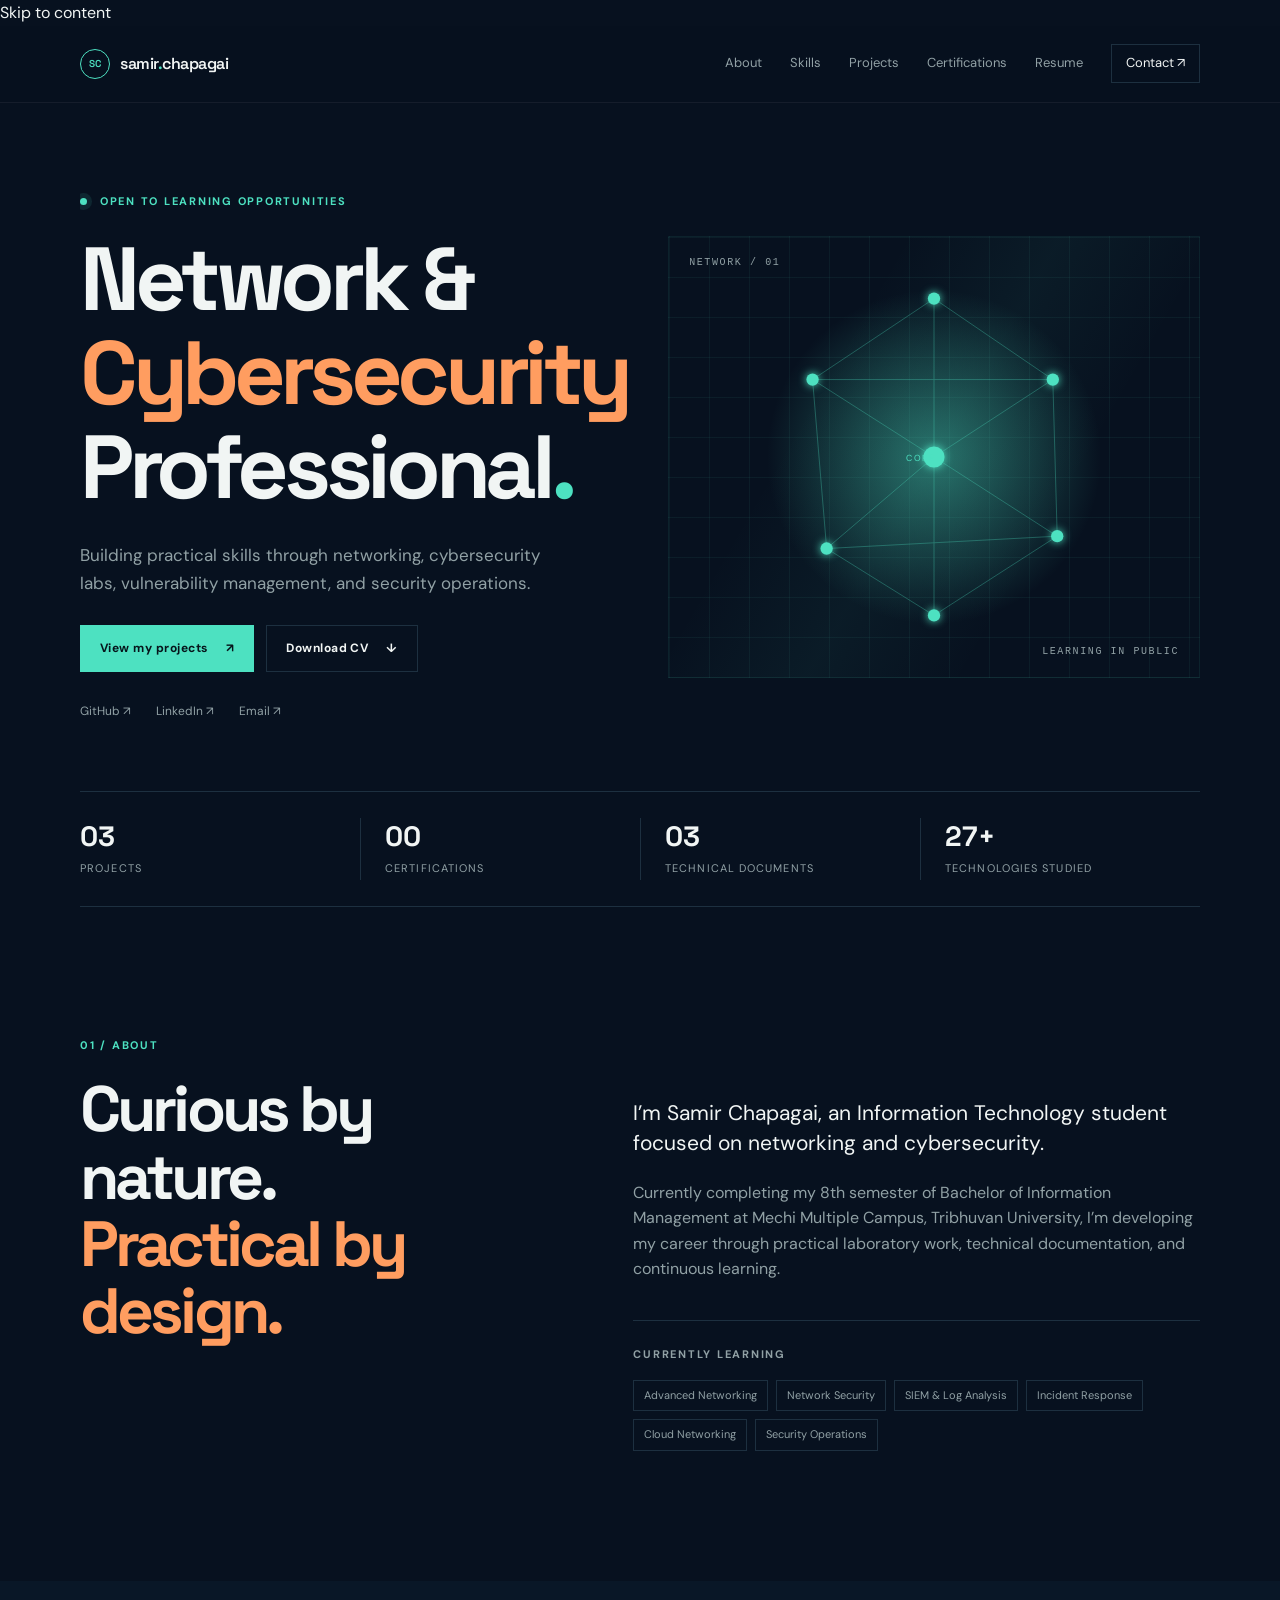
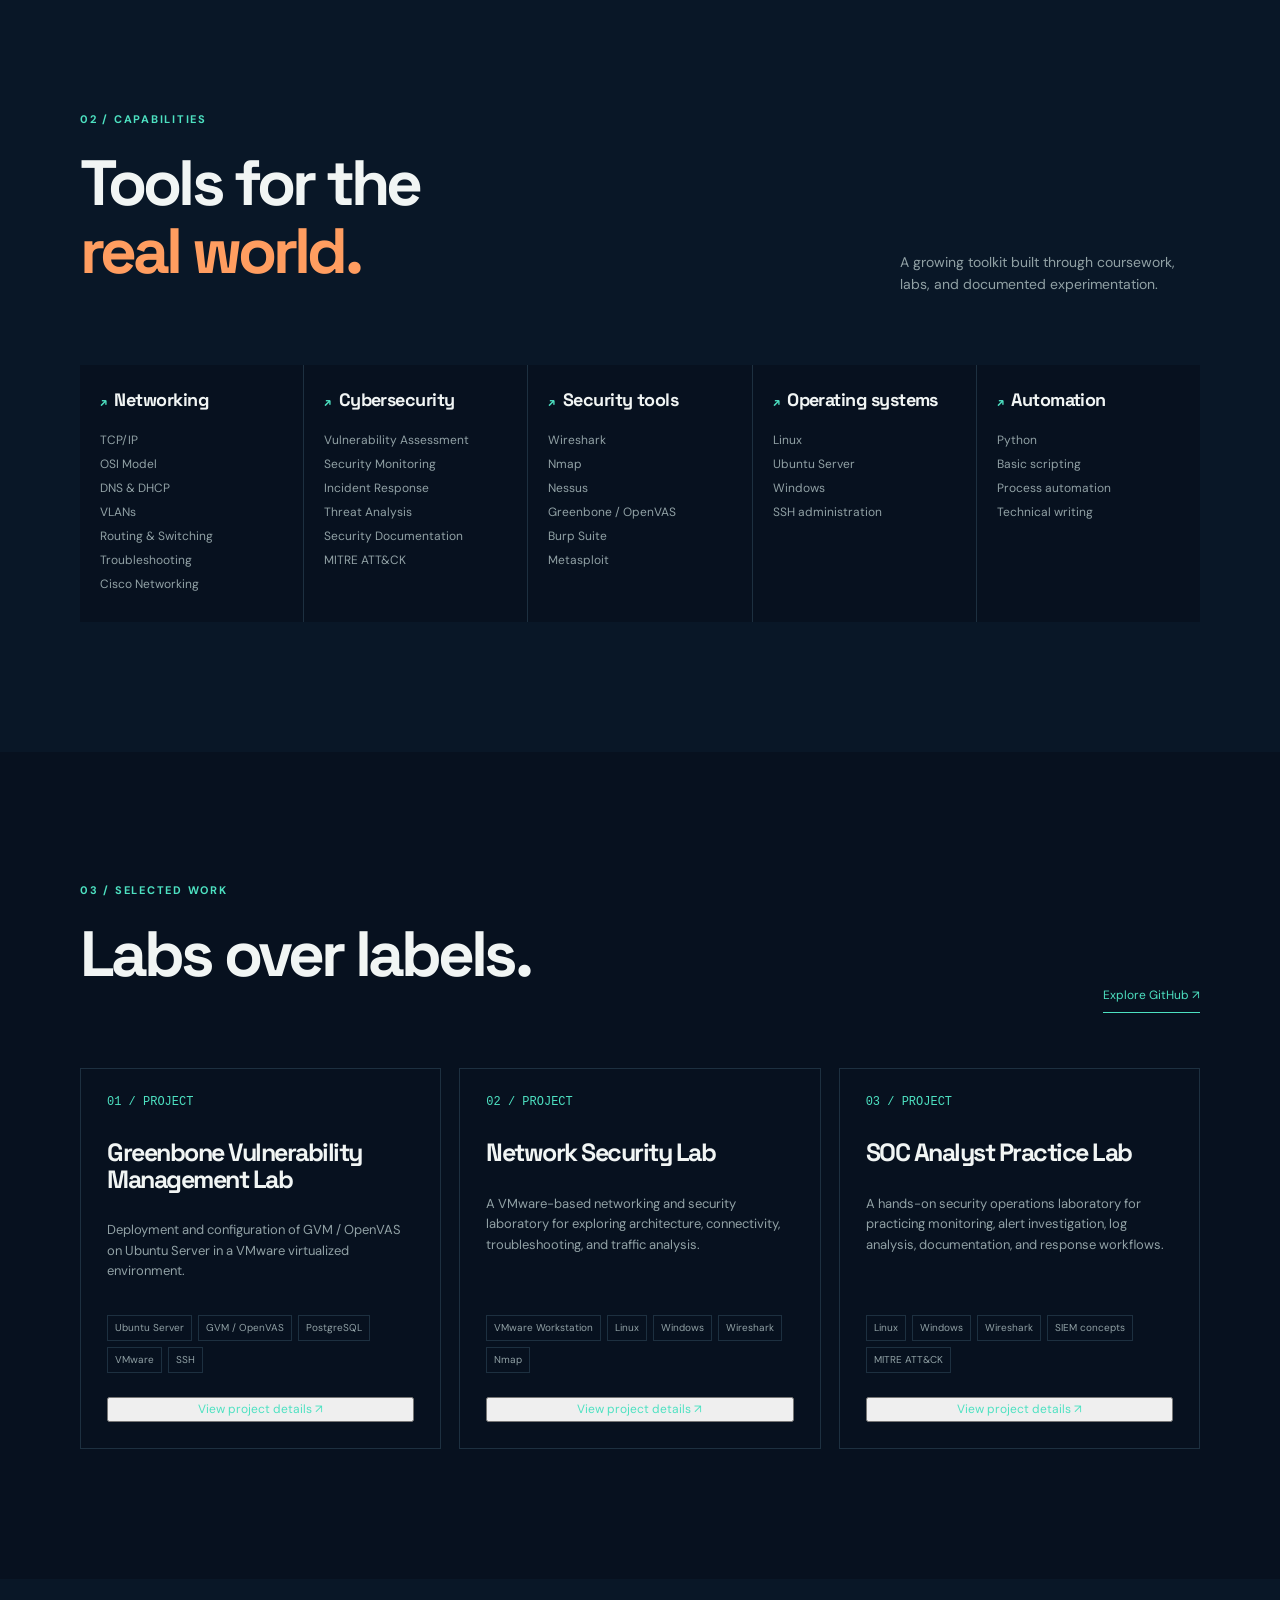
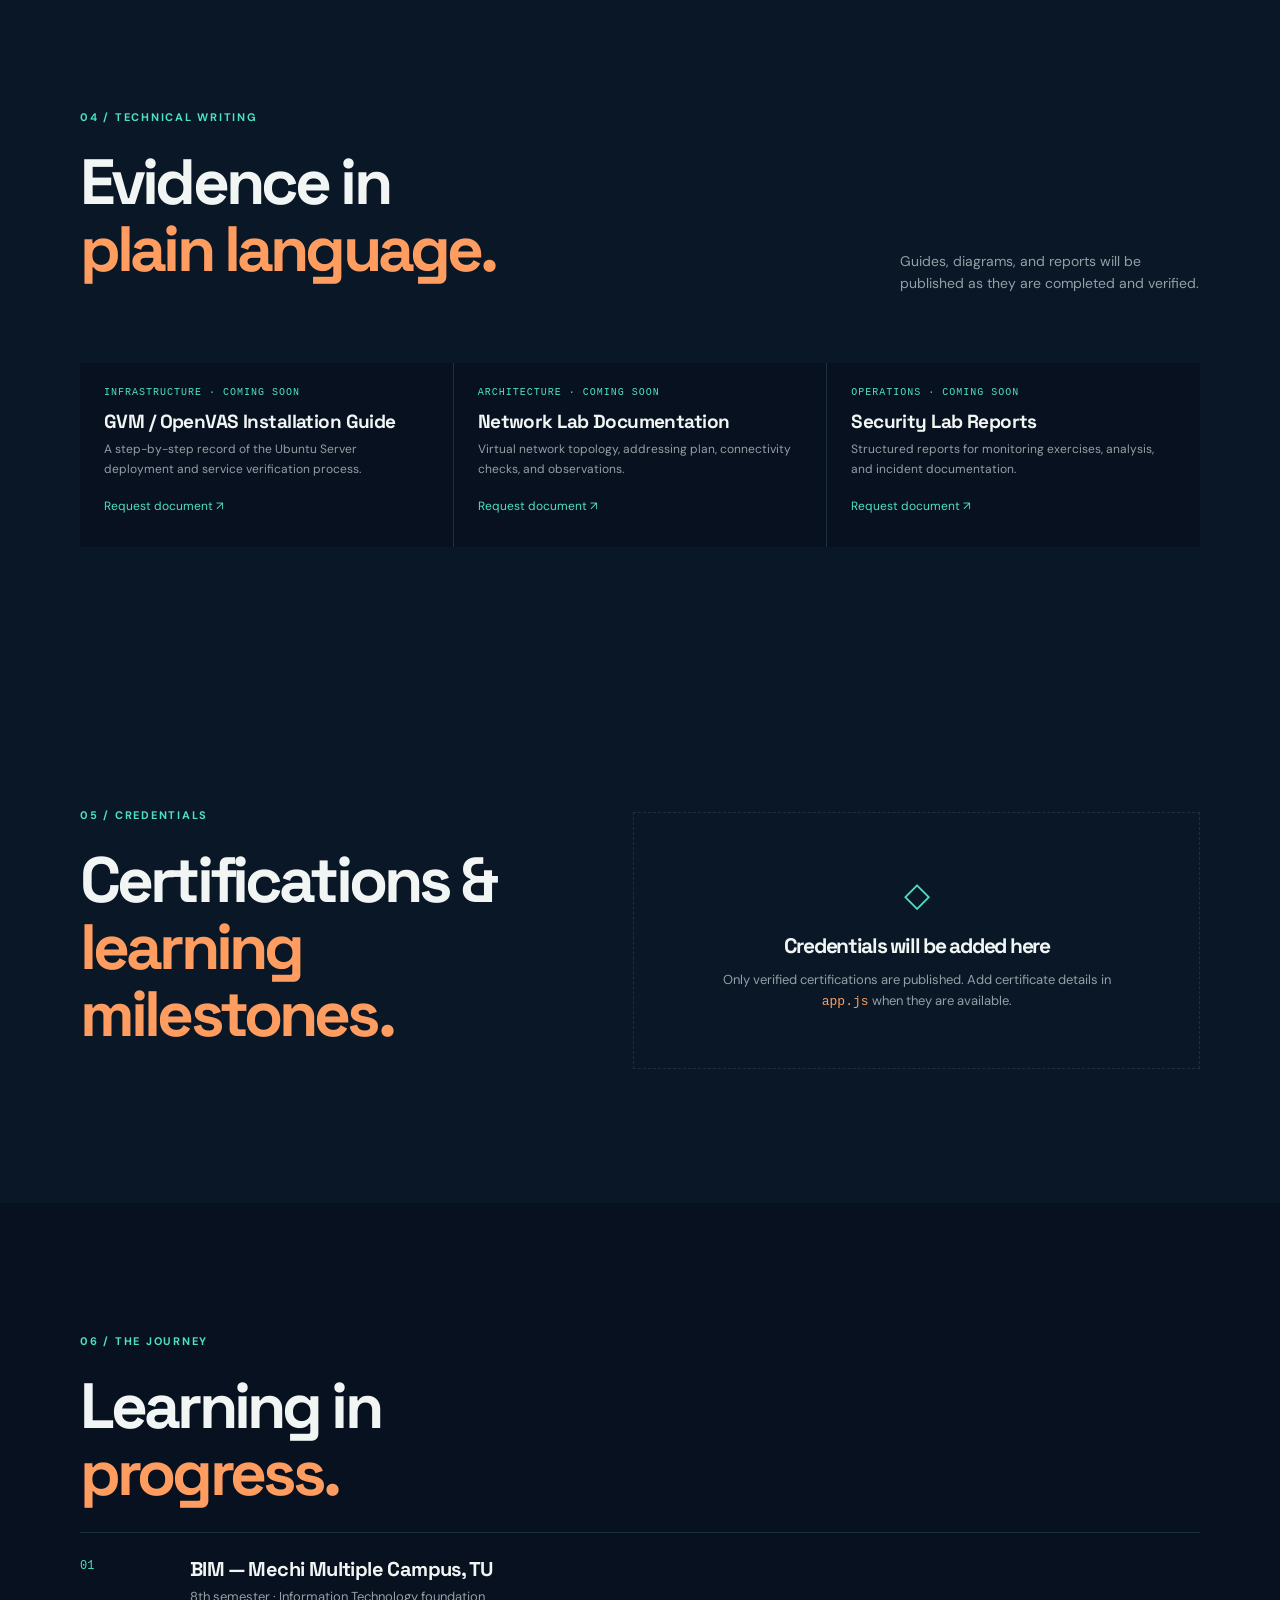
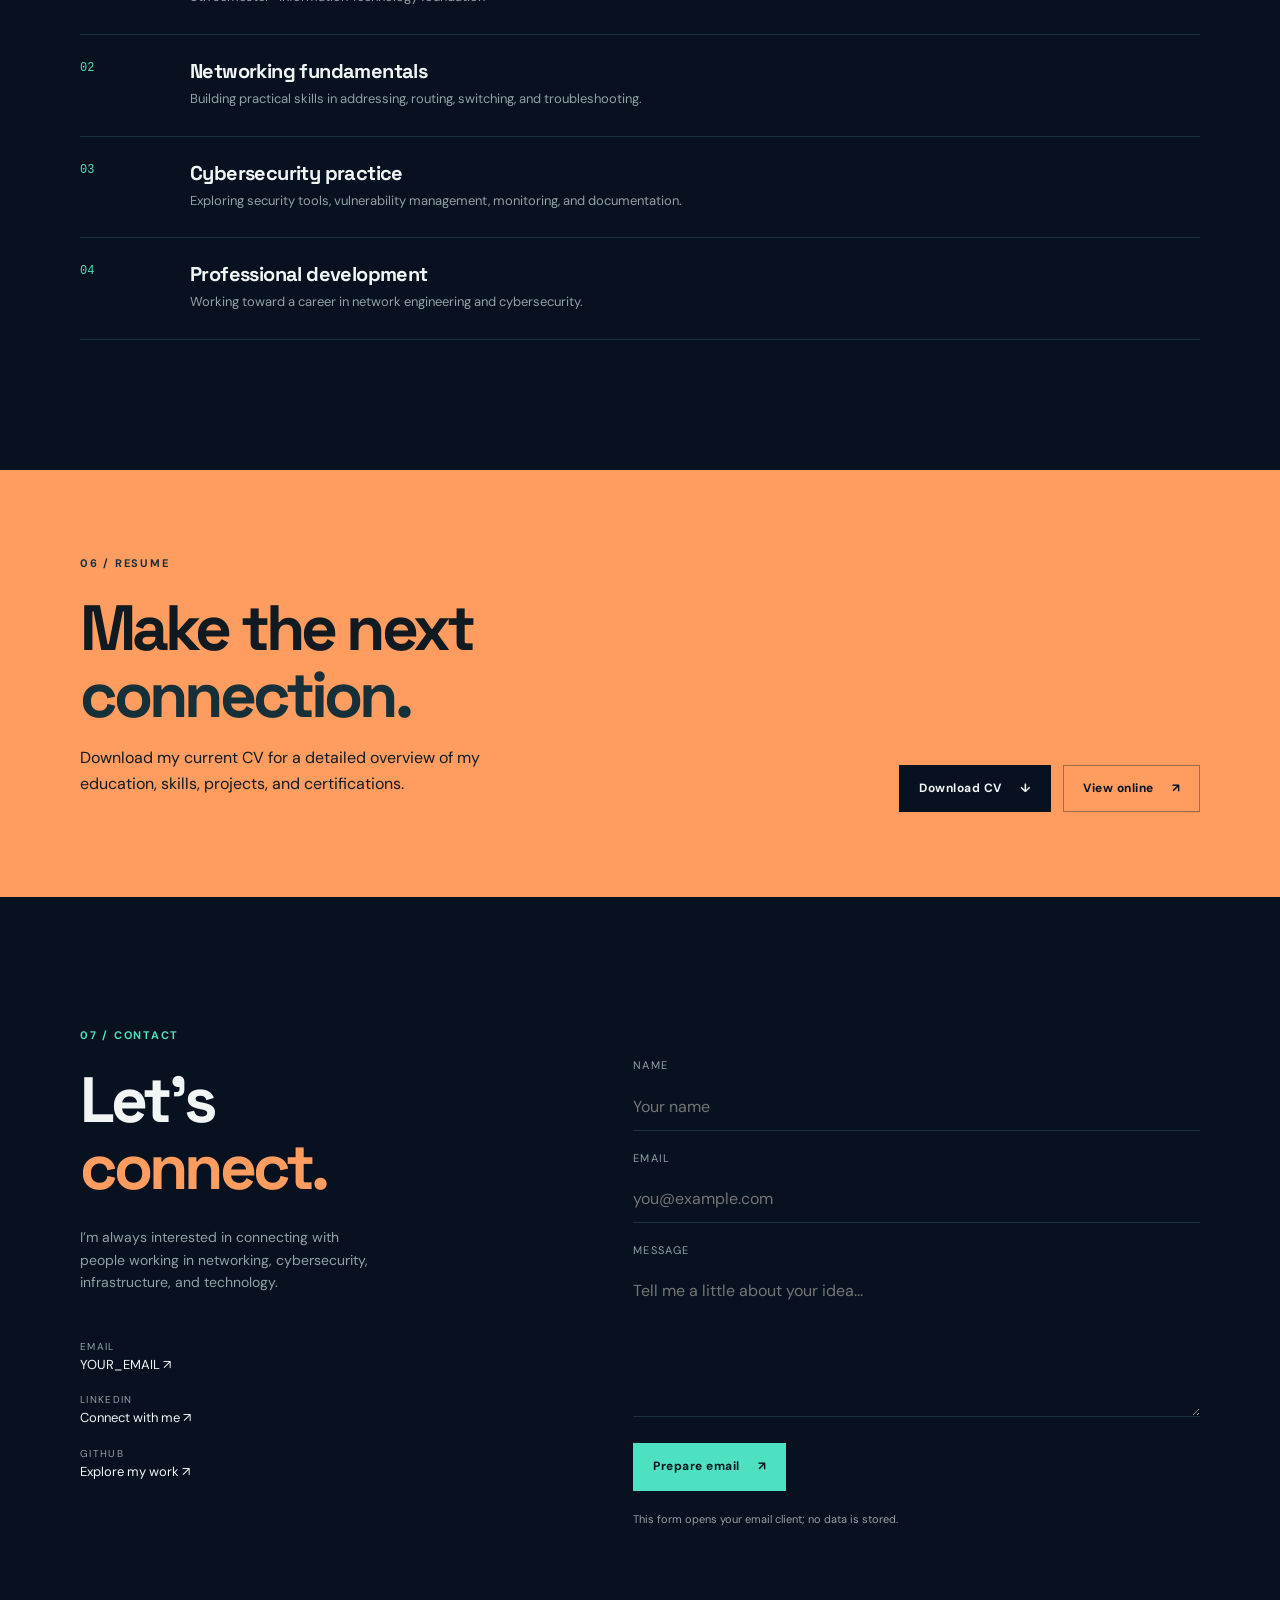
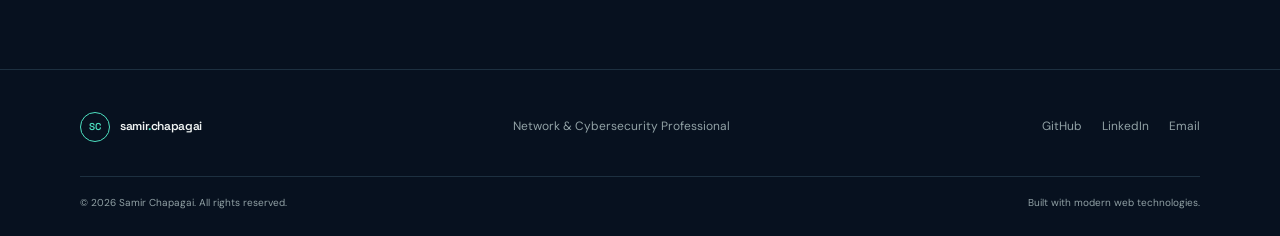
==== index.html @ d21890e4 "Initial portfolio website" ====
<!doctype html>
<html lang="en">
<head>
  <meta charset="utf-8">
  <meta name="viewport" content="width=device-width, initial-scale=1">
  <meta name="theme-color" content="#07111f">
  <title>Samir Chapagai | Network &amp; Cybersecurity Portfolio</title>
  <meta name="description" content="Samir Chapagai's professional portfolio showcasing networking, cybersecurity projects, technical documentation, certifications, and practical security labs.">
  <meta property="og:title" content="Samir Chapagai | Network &amp; Cybersecurity Portfolio">
  <meta property="og:description" content="Practical networking and cybersecurity labs, documentation, and technical projects.">
  <meta property="og:type" content="website">
  <meta property="og:url" content="https://samirchapagai.com.np">
  <link rel="preconnect" href="https://fonts.googleapis.com">
  <link rel="preconnect" href="https://fonts.gstatic.com" crossorigin>
  <link href="https://fonts.googleapis.com/css2?family=DM+Sans:wght@400;500;600;700&family=Space+Grotesk:wght@500;600;700&display=swap" rel="stylesheet">
  <link rel="stylesheet" href="styles.css">
</head>
<body>
  <a class="skip-link" href="#main">Skip to content</a>
  <header class="site-header">
    <nav class="nav shell" aria-label="Primary navigation">
      <a class="brand" href="#home" aria-label="Samir Chapagai home"><span class="brand-mark">SC</span><span>samir<span class="brand-dot">.</span>chapagai</span></a>
      <button class="menu-toggle" type="button" aria-expanded="false" aria-controls="nav-links">Menu <span class="menu-icon">+</span></button>
      <div class="nav-links" id="nav-links">
        <a href="#about">About</a><a href="#skills">Skills</a><a href="#projects">Projects</a>
        <a href="#certifications">Certifications</a><a href="#resume">Resume</a><a href="#contact" class="nav-contact">Contact <span>↗</span></a>
      </div>
    </nav>
  </header>

  <main id="main">
    <section class="hero shell" id="home">
      <div class="hero-copy">
        <p class="eyebrow"><span class="status-dot"></span> Open to learning opportunities</p>
        <h1>Network &amp;<br><em>Cybersecurity</em><br>Professional<span class="accent">.</span></h1>
        <p class="hero-lede">Building practical skills through networking, cybersecurity labs, vulnerability management, and security operations.</p>
        <div class="hero-actions"><a class="button button-primary" href="#projects">View my projects <span>↗</span></a><a class="button button-ghost" href="#resume">Download CV <span>↓</span></a></div>
        <div class="hero-links"><a href="https://github.com/YOUR_USERNAME" target="_blank" rel="noopener noreferrer">GitHub ↗</a><a href="YOUR_LINKEDIN_URL" target="_blank" rel="noopener noreferrer">LinkedIn ↗</a><a href="mailto:YOUR_EMAIL">Email ↗</a></div>
      </div>
      <div class="hero-visual" aria-label="Abstract network visualization">
        <div class="visual-label label-top">NETWORK / 01</div><div class="visual-label label-bottom">LEARNING IN PUBLIC</div>
        <svg viewBox="0 0 500 500" role="img" aria-hidden="true">
          <defs><radialGradient id="glow"><stop offset="0" stop-color="#4de1c1" stop-opacity=".45"/><stop offset="1" stop-color="#4de1c1" stop-opacity="0"/></radialGradient></defs>
          <circle cx="250" cy="250" r="190" fill="url(#glow)"/>
          <g class="network-lines"><path d="M250 70L112 162 128 354 250 430 390 340 385 162Z"/><path d="M112 162L250 250 385 162M128 354L250 250 390 340M250 70V250M250 250V430"/><path d="M112 162L385 162M128 354L390 340"/></g>
          <g class="network-nodes"><circle cx="250" cy="70" r="7"/><circle cx="112" cy="162" r="7"/><circle cx="385" cy="162" r="7"/><circle cx="128" cy="354" r="7"/><circle cx="390" cy="340" r="7"/><circle cx="250" cy="430" r="7"/><circle cx="250" cy="250" r="12"/></g>
          <text x="218" y="255" class="core-label">CORE</text>
        </svg>
      </div>
    </section>

    <section class="stats shell" aria-label="Portfolio overview"><div><strong id="project-count">03</strong><span>Projects</span></div><div><strong id="cert-count">00</strong><span>Certifications</span></div><div><strong id="doc-count">00</strong><span>Technical documents</span></div><div><strong id="tech-count">20+</strong><span>Technologies studied</span></div></section>

    <section class="section shell about-grid" id="about"><div class="section-heading"><p class="eyebrow">01 / About</p><h2>Curious by nature.<br><em>Practical by design.</em></h2></div><div class="about-copy"><p class="lead">I’m Samir Chapagai, an Information Technology student focused on networking and cybersecurity.</p><p>Currently completing my 8th semester of Bachelor of Information Management at Mechi Multiple Campus, Tribhuvan University, I’m developing my career through practical laboratory work, technical documentation, and continuous learning.</p><div class="learning-box"><p class="eyebrow">Currently learning</p><div class="tag-list"><span>Advanced Networking</span><span>Network Security</span><span>SIEM &amp; Log Analysis</span><span>Incident Response</span><span>Cloud Networking</span><span>Security Operations</span></div></div></div></section>

    <section class="section section-muted" id="skills"><div class="shell"><div class="section-heading split"><div><p class="eyebrow">02 / Capabilities</p><h2>Tools for the<br><em>real world.</em></h2></div><p class="section-intro">A growing toolkit built through coursework, labs, and documented experimentation.</p></div><div class="skill-grid" id="skill-grid"></div></div></section>

    <section class="section shell" id="projects"><div class="section-heading split"><div><p class="eyebrow">03 / Selected work</p><h2>Labs over labels.</h2></div><a class="text-link" href="https://github.com/YOUR_USERNAME" target="_blank" rel="noopener noreferrer">Explore GitHub ↗</a></div><div class="project-grid" id="project-grid"></div></section>

    <section class="section section-muted" id="documentation"><div class="shell"><div class="section-heading split"><div><p class="eyebrow">04 / Technical writing</p><h2>Evidence in<br><em>plain language.</em></h2></div><p class="section-intro">Guides, diagrams, and reports will be published as they are completed and verified.</p></div><div class="document-grid" id="document-grid"></div></div></section>

    <section class="section section-muted" id="certifications"><div class="shell cert-layout"><div class="section-heading"><p class="eyebrow">05 / Credentials</p><h2>Certifications &amp;<br><em>learning milestones.</em></h2></div><div class="cert-placeholder"><span class="placeholder-icon">◇</span><h3>Credentials will be added here</h3><p>Only verified certifications are published. Add certificate details in <code>app.js</code> when they are available.</p></div></div></section>

    <section class="section shell journey" id="journey"><div class="section-heading"><p class="eyebrow">06 / The journey</p><h2>Learning in<br><em>progress.</em></h2></div><div class="timeline"><div class="timeline-item"><span>01</span><div><h3>BIM — Mechi Multiple Campus, TU</h3><p>8th semester · Information Technology foundation</p></div></div><div class="timeline-item"><span>02</span><div><h3>Networking fundamentals</h3><p>Building practical skills in addressing, routing, switching, and troubleshooting.</p></div></div><div class="timeline-item"><span>03</span><div><h3>Cybersecurity practice</h3><p>Exploring security tools, vulnerability management, monitoring, and documentation.</p></div></div><div class="timeline-item"><span>04</span><div><h3>Professional development</h3><p>Working toward a career in network engineering and cybersecurity.</p></div></div></div></section>

    <section class="section resume-band" id="resume"><div class="shell resume-inner"><div><p class="eyebrow">06 / Resume</p><h2>Make the next<br><em>connection.</em></h2><p>Download my current CV for a detailed overview of my education, skills, projects, and certifications.</p></div><div class="resume-actions"><a class="button button-primary" href="YOUR_CV_PDF" target="_blank" rel="noopener noreferrer">Download CV <span>↓</span></a><a class="button button-ghost" href="YOUR_CV_PDF" target="_blank" rel="noopener noreferrer">View online <span>↗</span></a></div></div></section>

    <section class="section shell" id="contact"><div class="contact-grid"><div class="section-heading"><p class="eyebrow">07 / Contact</p><h2>Let’s<br><em>connect.</em></h2><p class="section-intro">I’m always interested in connecting with people working in networking, cybersecurity, infrastructure, and technology.</p><div class="contact-list"><a href="mailto:YOUR_EMAIL"><span>Email</span>YOUR_EMAIL ↗</a><a href="YOUR_LINKEDIN_URL" target="_blank" rel="noopener noreferrer"><span>LinkedIn</span>Connect with me ↗</a><a href="https://github.com/YOUR_USERNAME" target="_blank" rel="noopener noreferrer"><span>GitHub</span>Explore my work ↗</a></div></div><form class="contact-form" id="contact-form"><label for="name">Name</label><input id="name" name="name" required autocomplete="name" placeholder="Your name"><label for="email">Email</label><input id="email" name="email" type="email" required autocomplete="email" placeholder="you@example.com"><label for="message">Message</label><textarea id="message" name="message" rows="5" required placeholder="Tell me a little about your idea..."></textarea><button class="button button-primary" type="submit">Prepare email <span>↗</span></button><p class="form-note" id="form-note">This form opens your email client; no data is stored.</p></form></div></section>
  </main>

  <footer class="footer"><div class="shell footer-top"><a class="brand" href="#home"><span class="brand-mark">SC</span><span>samir<span class="brand-dot">.</span>chapagai</span></a><p>Network &amp; Cybersecurity Professional</p><div class="footer-links"><a href="https://github.com/YOUR_USERNAME" target="_blank" rel="noopener noreferrer">GitHub</a><a href="YOUR_LINKEDIN_URL" target="_blank" rel="noopener noreferrer">LinkedIn</a><a href="mailto:YOUR_EMAIL">Email</a></div></div><div class="shell footer-bottom"><span>© 2026 Samir Chapagai. All rights reserved.</span><span>Built with modern web technologies.</span></div></footer>
  <dialog class="project-modal" id="project-modal"><button class="modal-close" type="button" aria-label="Close project details">×</button><div id="modal-content"></div></dialog>
  <script src="app.js"></script>
</body>
</html>
---- styles.css ----
:root{--ink:#f1f5f4;--muted:#91a1a5;--bg:#07111f;--panel:#0d1b2b;--line:#1d3040;--teal:#4de1c1;--orange:#ff9d60;--font-body:"DM Sans",sans-serif;--font-display:"Space Grotesk",sans-serif}*{box-sizing:border-box}html{scroll-behavior:smooth}body{margin:0;background:var(--bg);color:var(--ink);font-family:var(--font-body);line-height:1.6}a{color:inherit;text-decoration:none}button,input,textarea{font:inherit}.shell{width:min(1120px,calc(100% - 48px));margin:auto}.site-header{position:sticky;top:0;z-index:10;background:rgba(7,17,31,.88);backdrop-filter:blur(14px);border-bottom:1px solid rgba(255,255,255,.06)}.nav{height:76px;display:flex;align-items:center;justify-content:space-between}.brand{display:flex;align-items:center;gap:10px;font-family:var(--font-display);font-weight:600;letter-spacing:-.03em}.brand-mark{display:grid;place-items:center;width:30px;height:30px;border:1px solid var(--teal);color:var(--teal);font-size:10px;letter-spacing:0;border-radius:50%}.brand-dot,.accent{color:var(--teal)}.nav-links{display:flex;align-items:center;gap:28px;font-size:13px;color:var(--muted)}.nav-links a:hover,.hero-links a:hover,.footer-links a:hover{color:var(--teal)}.nav-contact{border:1px solid var(--line);padding:8px 14px;color:var(--ink)}.menu-toggle{display:none;background:none;border:0;color:var(--ink)}.hero{min-height:650px;display:grid;grid-template-columns:1fr 1fr;align-items:center;gap:40px;padding:90px 0 70px;position:relative;overflow:hidden}.eyebrow{color:var(--teal);font-size:11px;font-weight:700;letter-spacing:.16em;text-transform:uppercase;margin:0 0 22px}.status-dot{display:inline-block;width:7px;height:7px;background:var(--teal);border-radius:50%;margin-right:8px;box-shadow:0 0 0 5px rgba(77,225,193,.1)}h1,h2,h3{font-family:var(--font-display);line-height:1.05;margin:0;letter-spacing:-.06em}h1{font-size:clamp(3.5rem,7vw,6.1rem)}h1 em,h2 em{font-style:normal;color:var(--orange)}h2{font-size:clamp(2.5rem,5vw,4.5rem)}.hero-lede{font-size:17px;color:var(--muted);max-width:485px;margin:28px 0}.hero-actions,.resume-actions{display:flex;flex-wrap:wrap;gap:12px}.button{display:inline-flex;align-items:center;justify-content:center;gap:18px;padding:13px 19px;border:1px solid transparent;font-size:12px;font-weight:700;letter-spacing:.04em;cursor:pointer;transition:.2s ease}.button-primary{background:var(--teal);color:#06151b}.button-primary:hover{background:#82f0d9;transform:translateY(-2px)}.button-ghost{border-color:var(--line);color:var(--ink)}.button-ghost:hover{border-color:var(--teal);color:var(--teal)}.hero-links{display:flex;gap:25px;margin-top:30px;color:var(--muted);font-size:12px}.hero-visual{position:relative;min-height:440px;display:grid;place-items:center;background-image:linear-gradient(rgba(77,225,193,.06) 1px,transparent 1px),linear-gradient(90deg,rgba(77,225,193,.06) 1px,transparent 1px);background-size:40px 40px;border:1px solid rgba(77,225,193,.08)}.hero-visual:after{content:"";position:absolute;inset:0;background:linear-gradient(120deg,transparent 30%,rgba(77,225,193,.05),transparent 70%);pointer-events:none}.hero-visual svg{width:90%;max-width:440px}.network-lines{fill:none;stroke:var(--teal);stroke-width:1;opacity:.35}.network-nodes{fill:var(--teal);filter:drop-shadow(0 0 5px var(--teal))}.core-label{fill:var(--teal);font-size:10px;letter-spacing:2px}.visual-label{position:absolute;color:var(--muted);font:10px monospace;letter-spacing:.16em}.label-top{top:20px;left:20px}.label-bottom{bottom:20px;right:20px}.stats{display:grid;grid-template-columns:repeat(4,1fr);border-top:1px solid var(--line);border-bottom:1px solid var(--line);padding:26px 0}.stats div{padding-left:24px;border-left:1px solid var(--line)}.stats div:first-child{padding-left:0;border:0}.stats strong{font:700 28px var(--font-display);display:block}.stats span{color:var(--muted);font-size:11px;text-transform:uppercase;letter-spacing:.1em}.section{padding:130px 0}.about-grid,.contact-grid,.cert-layout{display:grid;grid-template-columns:1fr 1.25fr;gap:100px}.section-heading h2{margin-bottom:25px}.about-copy{padding-top:40px}.about-copy p{color:var(--muted);max-width:570px}.about-copy .lead{color:var(--ink);font-size:21px;line-height:1.45}.learning-box{border-top:1px solid var(--line);margin-top:38px;padding-top:25px}.learning-box .eyebrow{margin-bottom:16px}.tag-list{display:flex;gap:8px;flex-wrap:wrap}.tag-list span,.tech-list span{font-size:11px;color:var(--muted);border:1px solid var(--line);padding:6px 10px}.section-muted{background:#091727}.split{display:flex;justify-content:space-between;align-items:end;margin-bottom:55px}.section-intro{max-width:300px;color:var(--muted);font-size:14px}.text-link{color:var(--teal);font-size:12px;border-bottom:1px solid var(--teal);padding-bottom:7px}.skill-grid{display:grid;grid-template-columns:repeat(5,1fr);gap:1px;background:var(--line)}.skill-card{background:var(--bg);padding:26px 20px;min-height:190px}.skill-card h3{font-size:18px;letter-spacing:-.03em;margin-bottom:18px}.skill-card h3:before{content:"↗";color:var(--teal);font-size:12px;margin-right:8px}.skill-card ul{padding:0;margin:0;list-style:none;color:var(--muted);font-size:12px;line-height:2}.project-grid{display:grid;grid-template-columns:repeat(3,1fr);gap:18px}.project-card{border:1px solid var(--line);padding:26px;display:flex;flex-direction:column;min-height:370px;transition:.25s ease}.project-card:hover{border-color:var(--teal);transform:translateY(-5px)}.project-number{color:var(--teal);font:12px monospace}.project-card h3{font-size:25px;margin:30px 0 15px}.project-card p{color:var(--muted);font-size:13px}.tech-list{display:flex;flex-wrap:wrap;gap:6px;margin-top:auto;padding-top:20px}.tech-list span{padding:4px 7px;font-size:10px}.project-link{color:var(--teal);font-size:12px;margin-top:24px}.cert-placeholder{border:1px dashed var(--line);padding:55px;text-align:center;align-self:center}.placeholder-icon{color:var(--teal);font-size:34px}.cert-placeholder h3{font-size:21px;margin:13px 0}.cert-placeholder p{color:var(--muted);font-size:13px;margin:0 auto;max-width:390px}.cert-placeholder code{color:var(--orange)}.timeline{border-top:1px solid var(--line);margin-top:25px}.timeline-item{display:grid;grid-template-columns:80px 1fr;gap:30px;padding:26px 0;border-bottom:1px solid var(--line)}.timeline-item>span{color:var(--teal);font:12px monospace}.timeline-item h3{font-size:20px;letter-spacing:-.03em}.timeline-item p{margin:7px 0 0;color:var(--muted);font-size:13px}.resume-band{background:var(--orange);color:#101a20;padding:85px 0}.resume-inner{display:flex;align-items:end;justify-content:space-between;gap:30px}.resume-band .eyebrow{color:#16303a}.resume-band h2 em{color:#16303a}.resume-band p{max-width:450px}.resume-band .button-primary{background:#07111f;color:var(--ink)}.resume-band .button-ghost{border-color:rgba(7,17,31,.35);color:#07111f}.contact-form{display:flex;flex-direction:column;gap:9px;padding-top:20px}.contact-form label{color:var(--muted);font-size:11px;text-transform:uppercase;letter-spacing:.1em;margin-top:10px}.contact-form input,.contact-form textarea{background:transparent;border:0;border-bottom:1px solid var(--line);color:var(--ink);padding:10px 0;outline:0;resize:vertical}.contact-form input:focus,.contact-form textarea:focus{border-color:var(--teal)}.contact-form .button{align-self:flex-start;margin-top:17px}.form-note{color:var(--muted);font-size:11px}.contact-list{margin-top:45px;display:grid;gap:17px}.contact-list a{font-size:13px}.contact-list span{display:block;color:var(--muted);font-size:10px;text-transform:uppercase;letter-spacing:.13em}.footer{border-top:1px solid var(--line);padding:35px 0 25px;color:var(--muted);font-size:12px}.footer-top,.footer-bottom{display:flex;align-items:center;justify-content:space-between;gap:20px}.footer-top .brand{color:var(--ink)}.footer-links{display:flex;gap:20px}.footer-bottom{border-top:1px solid var(--line);margin-top:28px;padding-top:18px;font-size:10px}.project-modal{color:var(--ink);background:var(--panel);border:1px solid var(--teal);padding:42px;max-width:700px;width:calc(100% - 30px)}.project-modal::backdrop{background:rgba(2,8,15,.8);backdrop-filter:blur(4px)}.modal-close{position:absolute;right:18px;top:12px;background:none;border:0;color:var(--muted);font-size:28px;cursor:pointer}.modal-eyebrow{color:var(--teal);font:11px monospace}.project-modal h2{font-size:38px;margin:12px 0 18px}.project-modal p,.project-modal li{color:var(--muted);font-size:14px}.project-modal h3{font-size:18px;margin-top:27px;letter-spacing:-.02em}
.document-grid{display:grid;grid-template-columns:repeat(3,1fr);gap:1px;background:var(--line)}.document-card{background:var(--bg);padding:24px;min-height:180px;display:flex;flex-direction:column}.document-card h3{font-size:19px;margin:14px 0 8px;letter-spacing:-.03em}.document-card p{color:var(--muted);font-size:12px;margin:0}.document-meta{color:var(--teal);font:10px monospace;text-transform:uppercase;letter-spacing:.1em}.document-card .text-link{margin-top:auto;align-self:flex-start;padding-top:18px;border:0}.project-card{border:1px solid var(--line);padding:26px;display:flex;flex-direction:column;min-height:370px;transition:.25s ease}.project-card:hover{border-color:var(--teal);transform:translateY(-5px)}.project-number{color:var(--teal);font:12px monospace}.project-card h3{font-size:25px;margin:30px 0 15px}.project-card p{color:var(--muted);font-size:13px}.tech-list{display:flex;flex-wrap:wrap;gap:6px;margin-top:auto;padding-top:20px}.tech-list span{padding:4px 7px;font-size:10px}.project-link{color:var(--teal);font-size:12px;margin-top:24px}.cert-placeholder{border:1px dashed var(--line);padding:55px;text-align:center;align-self:center}.placeholder-icon{color:var(--teal);font-size:34px}.cert-placeholder h3{font-size:21px;margin:13px 0}.cert-placeholder p{color:var(--muted);font-size:13px;margin:0 auto;max-width:390px}.cert-placeholder code{color:var(--orange)}.timeline{border-top:1px solid var(--line);margin-top:25px}.timeline-item{display:grid;grid-template-columns:80px 1fr;gap:30px;padding:26px 0;border-bottom:1px solid var(--line)}.timeline-item>span{color:var(--teal);font:12px monospace}.timeline-item h3{font-size:20px;letter-spacing:-.03em}.timeline-item p{margin:7px 0 0;color:var(--muted);font-size:13px}.resume-band{background:var(--orange);color:#101a20;padding:85px 0}.resume-inner{display:flex;align-items:end;justify-content:space-between;gap:30px}.resume-band .eyebrow{color:#16303a}.resume-band h2 em{color:#16303a}.resume-band p{max-width:450px}.resume-band .button-primary{background:#07111f;color:var(--ink)}.resume-band .button-ghost{border-color:rgba(7,17,31,.35);color:#07111f}.contact-form{display:flex;flex-direction:column;gap:9px;padding-top:20px}.contact-form label{color:var(--muted);font-size:11px;text-transform:uppercase;letter-spacing:.1em;margin-top:10px}.contact-form input,.contact-form textarea{background:transparent;border:0;border-bottom:1px solid var(--line);color:var(--ink);padding:10px 0;outline:0;resize:vertical}.contact-form input:focus,.contact-form textarea:focus{border-color:var(--teal)}.contact-form .button{align-self:flex-start;margin-top:17px}.form-note{color:var(--muted);font-size:11px}.contact-list{margin-top:45px;display:grid;gap:17px}.contact-list a{font-size:13px}.contact-list span{display:block;color:var(--muted);font-size:10px;text-transform:uppercase;letter-spacing:.13em}.footer{border-top:1px solid var(--line);padding:35px 0 25px;color:var(--muted);font-size:12px}.footer-top,.footer-bottom{display:flex;align-items:center;justify-content:space-between;gap:20px}.footer-top .brand{color:var(--ink)}.footer-links{display:flex;gap:20px}.footer-bottom{border-top:1px solid var(--line);margin-top:28px;padding-top:18px;font-size:10px}.project-modal{color:var(--ink);background:var(--panel);border:1px solid var(--teal);padding:42px;max-width:700px;width:calc(100% - 30px)}.project-modal::backdrop{background:rgba(2,8,15,.8);backdrop-filter:blur(4px)}.modal-close{position:absolute;right:18px;top:12px;background:none;border:0;color:var(--muted);font-size:28px;cursor:pointer}.modal-eyebrow{color:var(--teal);font:11px monospace}.project-modal h2{font-size:38px;margin:12px 0 18px}.project-modal p,.project-modal li{color:var(--muted);font-size:14px}.project-modal h3{font-size:18px;margin-top:27px;letter-spacing:-.02em}
@media(max-width:850px){.nav-links{gap:15px}.hero{grid-template-columns:1fr;padding-top:65px}.hero-visual{min-height:360px}.skill-grid{grid-template-columns:repeat(2,1fr)}.project-grid,.document-grid{grid-template-columns:1fr}.about-grid,.contact-grid,.cert-layout{grid-template-columns:1fr;gap:25px}.about-copy{padding-top:0}.cert-placeholder{padding:40px}.resume-inner{align-items:start;flex-direction:column}.section{padding:90px 0}}
@media(max-width:620px){.shell{width:min(100% - 32px,1120px)}.nav{height:65px}.menu-toggle{display:flex;align-items:center;gap:8px;font-size:12px}.menu-icon{color:var(--teal);font-size:20px}.nav-links{display:none;position:absolute;top:65px;left:0;right:0;background:var(--bg);padding:20px 16px;flex-direction:column;align-items:stretch;border-bottom:1px solid var(--line)}.nav-links.open{display:flex}.nav-contact{text-align:center}.hero{min-height:auto;padding:75px 0 60px}.hero-visual{min-height:290px}.stats{grid-template-columns:repeat(2,1fr);gap:22px}.stats div:nth-child(3){padding-left:0;border-left:0}.stats div{padding-left:15px}.stats strong{font-size:23px}.split{display:block}.split .text-link{display:inline-block;margin-top:15px}.skill-grid{grid-template-columns:1fr}.timeline-item{grid-template-columns:45px 1fr;gap:10px}.footer-top,.footer-bottom{align-items:flex-start;flex-direction:column}.footer-links{order:2}.project-modal{padding:35px 24px}}
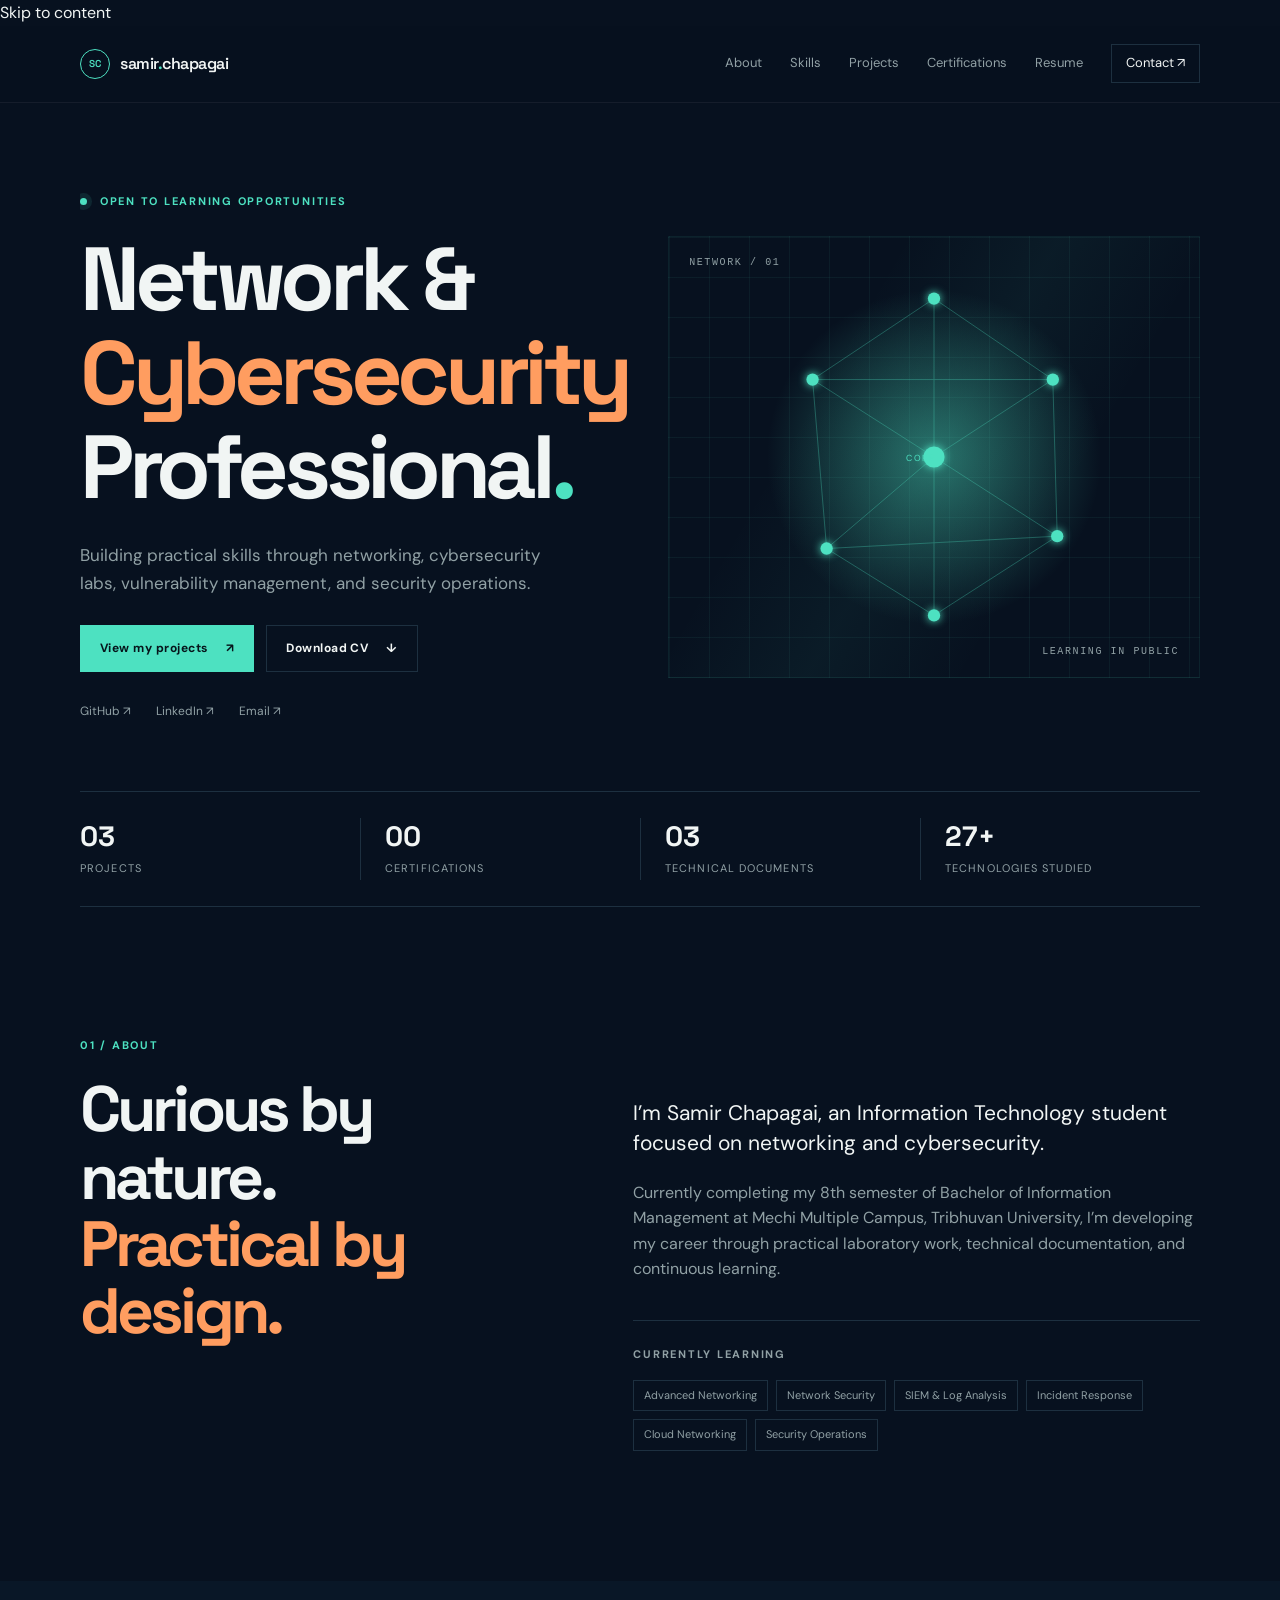
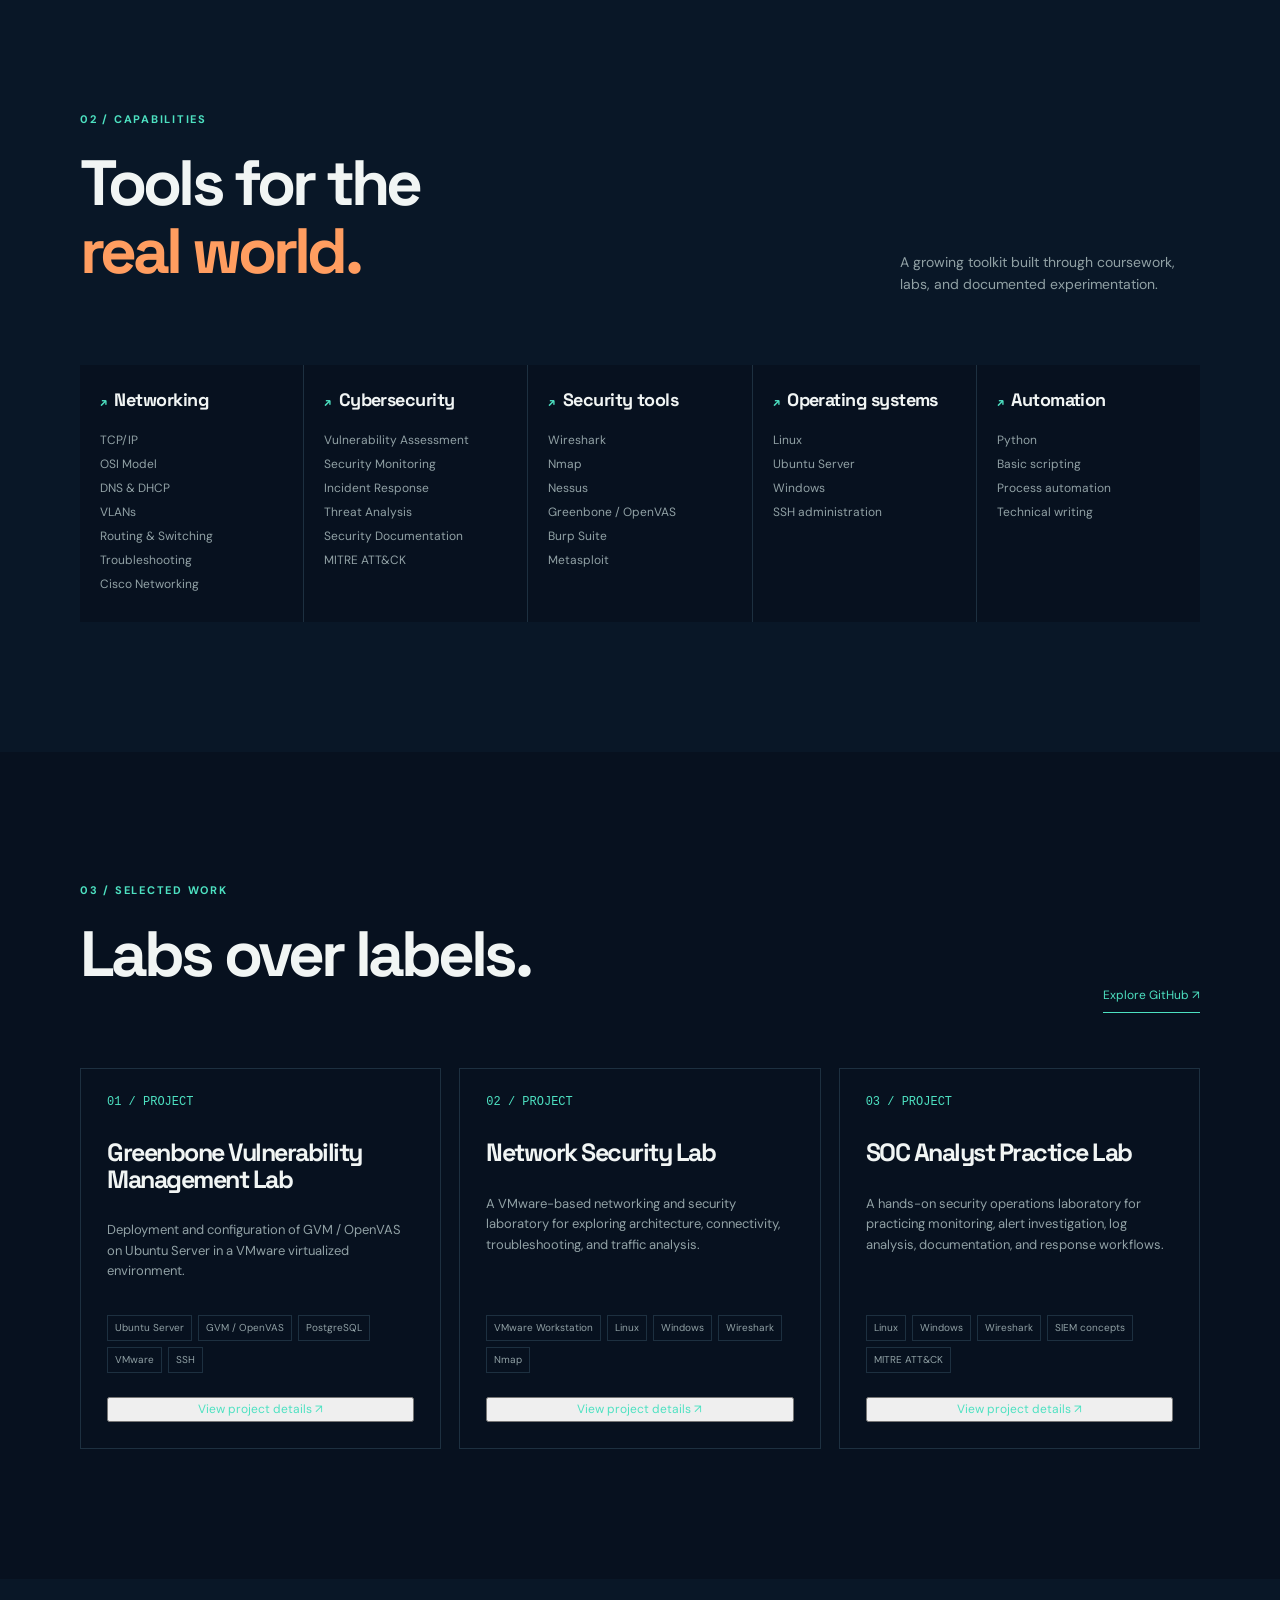
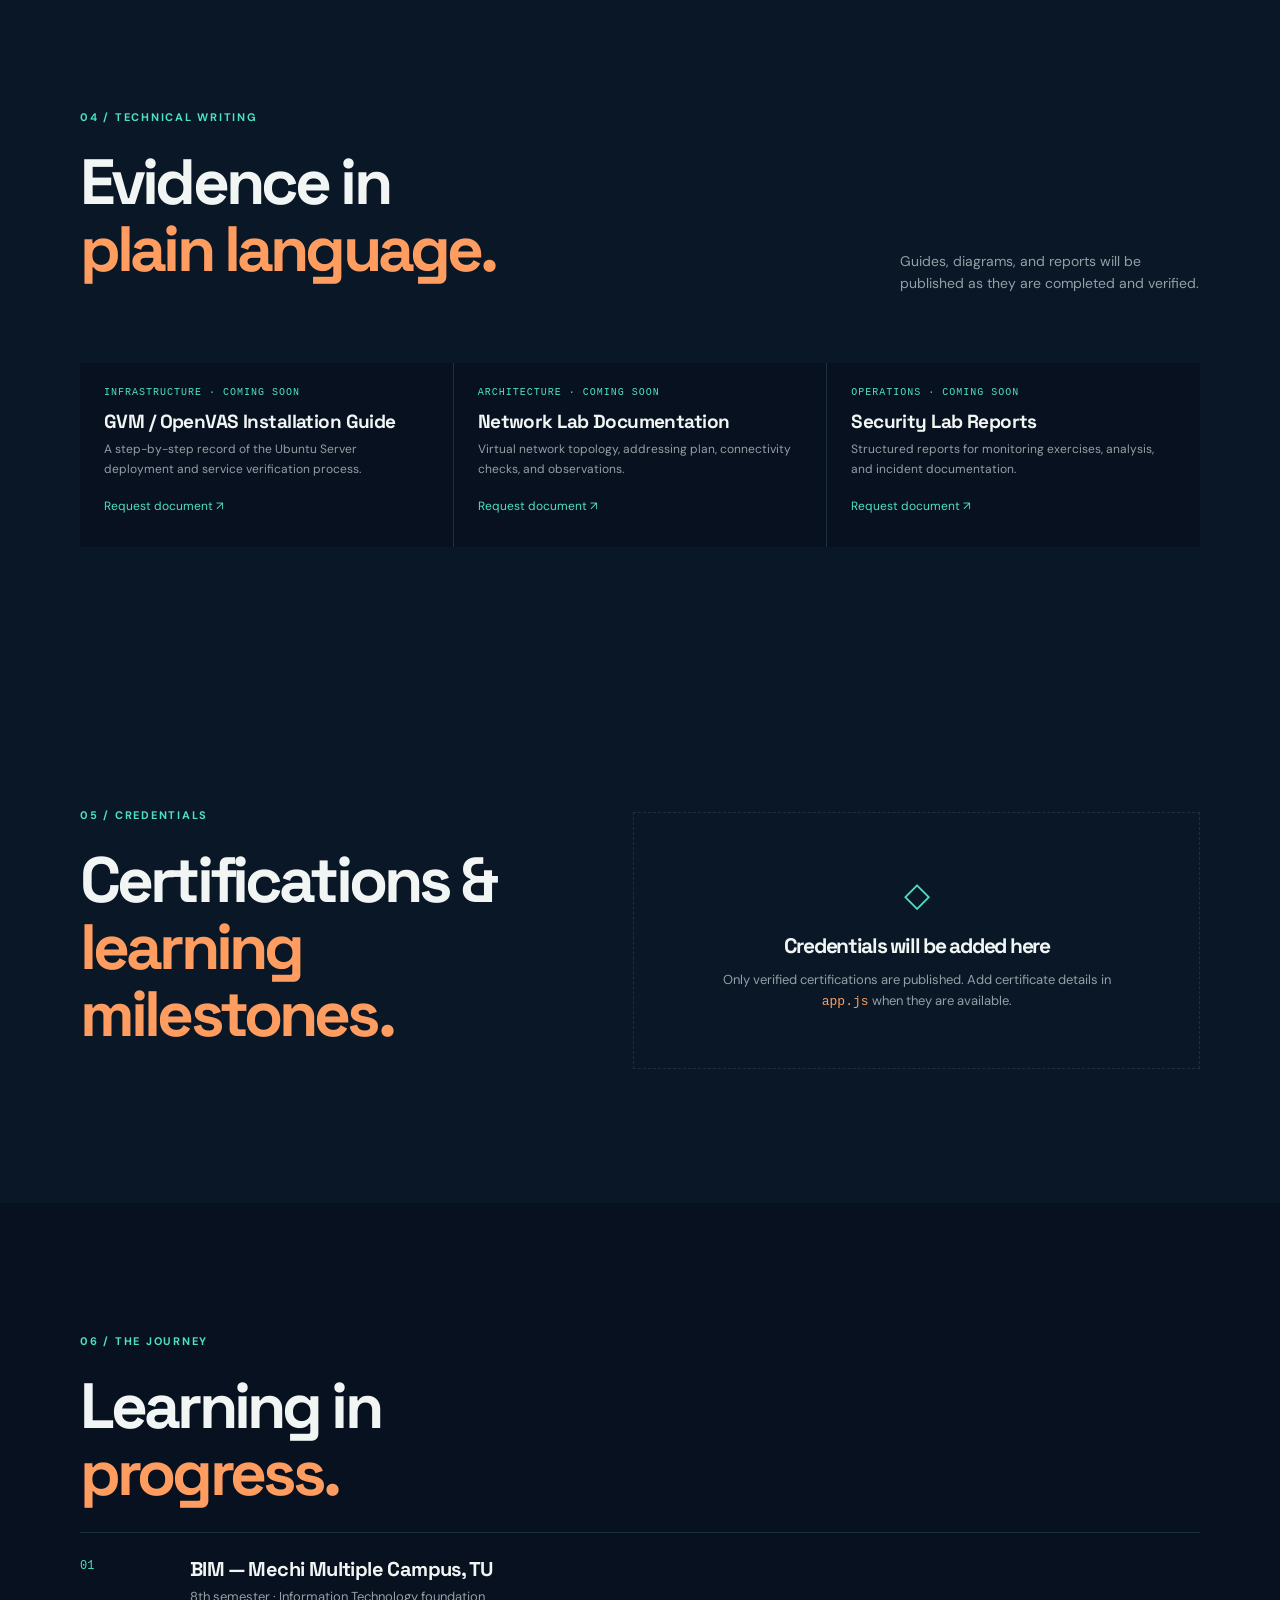
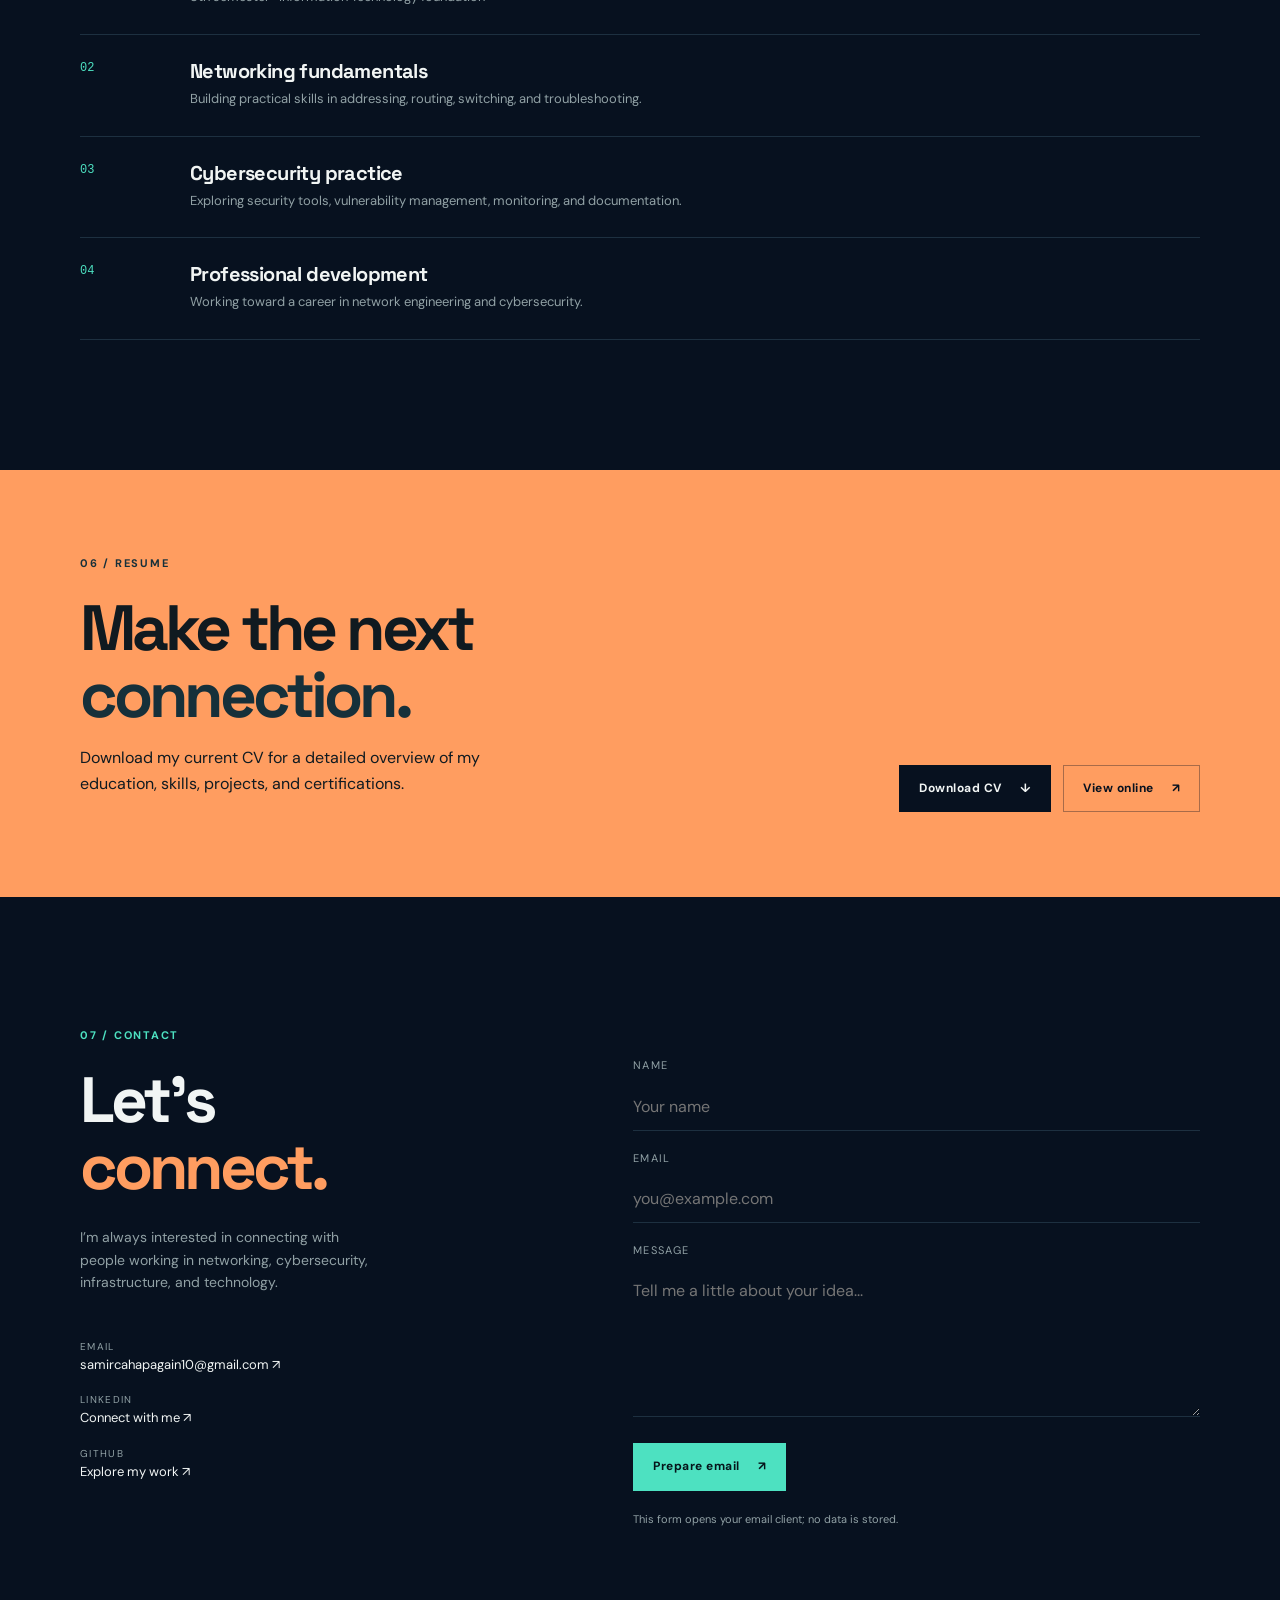
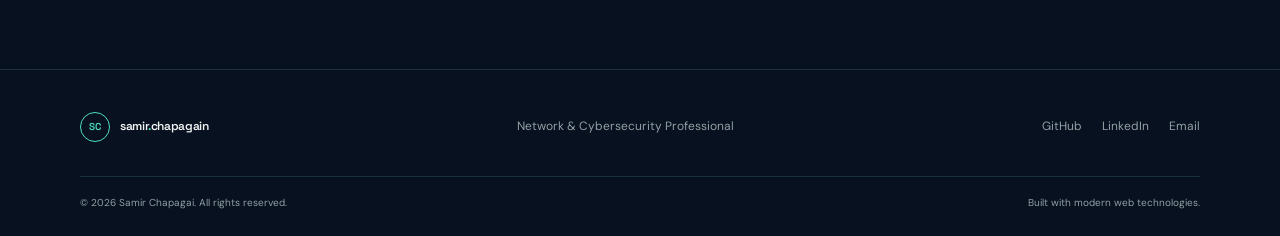
==== commit 8924d3fa: "Fix Vercel runtime configuration" ====
--- a/index.html
+++ b/index.html
@@ -4,9 +4,9 @@
   <meta charset="utf-8">
   <meta name="viewport" content="width=device-width, initial-scale=1">
   <meta name="theme-color" content="#07111f">
-  <title>Samir Chapagai | Network &amp; Cybersecurity Portfolio</title>
-  <meta name="description" content="Samir Chapagai's professional portfolio showcasing networking, cybersecurity projects, technical documentation, certifications, and practical security labs.">
-  <meta property="og:title" content="Samir Chapagai | Network &amp; Cybersecurity Portfolio">
+  <title>Samir Chapagain | Network &amp; Cybersecurity Portfolio</title>
+  <meta name="description" content="Samir Chapagain's professional portfolio showcasing networking, cybersecurity projects, technical documentation, certifications, and practical security labs.">
+  <meta property="og:title" content="Samir Chapagain | Network &amp; Cybersecurity Portfolio">
   <meta property="og:description" content="Practical networking and cybersecurity labs, documentation, and technical projects.">
   <meta property="og:type" content="website">
   <meta property="og:url" content="https://samirchapagai.com.np">
@@ -35,7 +35,7 @@
         <h1>Network &amp;<br><em>Cybersecurity</em><br>Professional<span class="accent">.</span></h1>
         <p class="hero-lede">Building practical skills through networking, cybersecurity labs, vulnerability management, and security operations.</p>
         <div class="hero-actions"><a class="button button-primary" href="#projects">View my projects <span>↗</span></a><a class="button button-ghost" href="#resume">Download CV <span>↓</span></a></div>
-        <div class="hero-links"><a href="https://github.com/YOUR_USERNAME" target="_blank" rel="noopener noreferrer">GitHub ↗</a><a href="YOUR_LINKEDIN_URL" target="_blank" rel="noopener noreferrer">LinkedIn ↗</a><a href="mailto:YOUR_EMAIL">Email ↗</a></div>
+        <div class="hero-links"><a href="https://github.com/samirchagain" target="_blank" rel="noopener noreferrer">GitHub ↗</a><a href="https://www.linkedin.com/in/samir-chapagain-b7481a409" target="_blank" rel="noopener noreferrer">LinkedIn ↗</a><a href="mailto:samirchagain@gmail.com">Email ↗</a></div>
       </div>
       <div class="hero-visual" aria-label="Abstract network visualization">
         <div class="visual-label label-top">NETWORK / 01</div><div class="visual-label label-bottom">LEARNING IN PUBLIC</div>
@@ -55,7 +55,7 @@
 
     <section class="section section-muted" id="skills"><div class="shell"><div class="section-heading split"><div><p class="eyebrow">02 / Capabilities</p><h2>Tools for the<br><em>real world.</em></h2></div><p class="section-intro">A growing toolkit built through coursework, labs, and documented experimentation.</p></div><div class="skill-grid" id="skill-grid"></div></div></section>
 
-    <section class="section shell" id="projects"><div class="section-heading split"><div><p class="eyebrow">03 / Selected work</p><h2>Labs over labels.</h2></div><a class="text-link" href="https://github.com/YOUR_USERNAME" target="_blank" rel="noopener noreferrer">Explore GitHub ↗</a></div><div class="project-grid" id="project-grid"></div></section>
+    <section class="section shell" id="projects"><div class="section-heading split"><div><p class="eyebrow">03 / Selected work</p><h2>Labs over labels.</h2></div><a class="text-link" href="https://github.com/samirchapagain" target="_blank" rel="noopener noreferrer">Explore GitHub ↗</a></div><div class="project-grid" id="project-grid"></div></section>
 
     <section class="section section-muted" id="documentation"><div class="shell"><div class="section-heading split"><div><p class="eyebrow">04 / Technical writing</p><h2>Evidence in<br><em>plain language.</em></h2></div><p class="section-intro">Guides, diagrams, and reports will be published as they are completed and verified.</p></div><div class="document-grid" id="document-grid"></div></div></section>
 
@@ -65,10 +65,10 @@
 
     <section class="section resume-band" id="resume"><div class="shell resume-inner"><div><p class="eyebrow">06 / Resume</p><h2>Make the next<br><em>connection.</em></h2><p>Download my current CV for a detailed overview of my education, skills, projects, and certifications.</p></div><div class="resume-actions"><a class="button button-primary" href="YOUR_CV_PDF" target="_blank" rel="noopener noreferrer">Download CV <span>↓</span></a><a class="button button-ghost" href="YOUR_CV_PDF" target="_blank" rel="noopener noreferrer">View online <span>↗</span></a></div></div></section>
 
-    <section class="section shell" id="contact"><div class="contact-grid"><div class="section-heading"><p class="eyebrow">07 / Contact</p><h2>Let’s<br><em>connect.</em></h2><p class="section-intro">I’m always interested in connecting with people working in networking, cybersecurity, infrastructure, and technology.</p><div class="contact-list"><a href="mailto:YOUR_EMAIL"><span>Email</span>YOUR_EMAIL ↗</a><a href="YOUR_LINKEDIN_URL" target="_blank" rel="noopener noreferrer"><span>LinkedIn</span>Connect with me ↗</a><a href="https://github.com/YOUR_USERNAME" target="_blank" rel="noopener noreferrer"><span>GitHub</span>Explore my work ↗</a></div></div><form class="contact-form" id="contact-form"><label for="name">Name</label><input id="name" name="name" required autocomplete="name" placeholder="Your name"><label for="email">Email</label><input id="email" name="email" type="email" required autocomplete="email" placeholder="you@example.com"><label for="message">Message</label><textarea id="message" name="message" rows="5" required placeholder="Tell me a little about your idea..."></textarea><button class="button button-primary" type="submit">Prepare email <span>↗</span></button><p class="form-note" id="form-note">This form opens your email client; no data is stored.</p></form></div></section>
+    <section class="section shell" id="contact"><div class="contact-grid"><div class="section-heading"><p class="eyebrow">07 / Contact</p><h2>Let’s<br><em>connect.</em></h2><p class="section-intro">I’m always interested in connecting with people working in networking, cybersecurity, infrastructure, and technology.</p><div class="contact-list"><a href="mailto:samirchapagain10@gmail.com"><span>Email</span>samircahapagain10@gmail.com ↗</a><a href="https://github.com/samirchapagain" target="_blank" rel="noopener noreferrer"><span>LinkedIn</span>Connect with me ↗</a><a href="https://github.com/YOUR_USERNAME" target="_blank" rel="noopener noreferrer"><span>GitHub</span>Explore my work ↗</a></div></div><form class="contact-form" id="contact-form"><label for="name">Name</label><input id="name" name="name" required autocomplete="name" placeholder="Your name"><label for="email">Email</label><input id="email" name="email" type="email" required autocomplete="email" placeholder="you@example.com"><label for="message">Message</label><textarea id="message" name="message" rows="5" required placeholder="Tell me a little about your idea..."></textarea><button class="button button-primary" type="submit">Prepare email <span>↗</span></button><p class="form-note" id="form-note">This form opens your email client; no data is stored.</p></form></div></section>
   </main>
 
-  <footer class="footer"><div class="shell footer-top"><a class="brand" href="#home"><span class="brand-mark">SC</span><span>samir<span class="brand-dot">.</span>chapagai</span></a><p>Network &amp; Cybersecurity Professional</p><div class="footer-links"><a href="https://github.com/YOUR_USERNAME" target="_blank" rel="noopener noreferrer">GitHub</a><a href="YOUR_LINKEDIN_URL" target="_blank" rel="noopener noreferrer">LinkedIn</a><a href="mailto:YOUR_EMAIL">Email</a></div></div><div class="shell footer-bottom"><span>© 2026 Samir Chapagai. All rights reserved.</span><span>Built with modern web technologies.</span></div></footer>
+  <footer class="footer"><div class="shell footer-top"><a class="brand" href="#home"><span class="brand-mark">SC</span><span>samir<span class="brand-dot">.</span>chapagain</span></a><p>Network &amp; Cybersecurity Professional</p><div class="footer-links"><a href="https://github.com/samirchapagain" target="_blank" rel="noopener noreferrer">GitHub</a><a href="https://linkedin.com/in/samirchapagain" target="_blank" rel="noopener noreferrer">LinkedIn</a><a href="mailto:samirchapagain10@gmail.com">Email</a></div></div><div class="shell footer-bottom"><span>© 2026 Samir Chapagai. All rights reserved.</span><span>Built with modern web technologies.</span></div></footer>
   <dialog class="project-modal" id="project-modal"><button class="modal-close" type="button" aria-label="Close project details">×</button><div id="modal-content"></div></dialog>
   <script src="app.js"></script>
 </body>
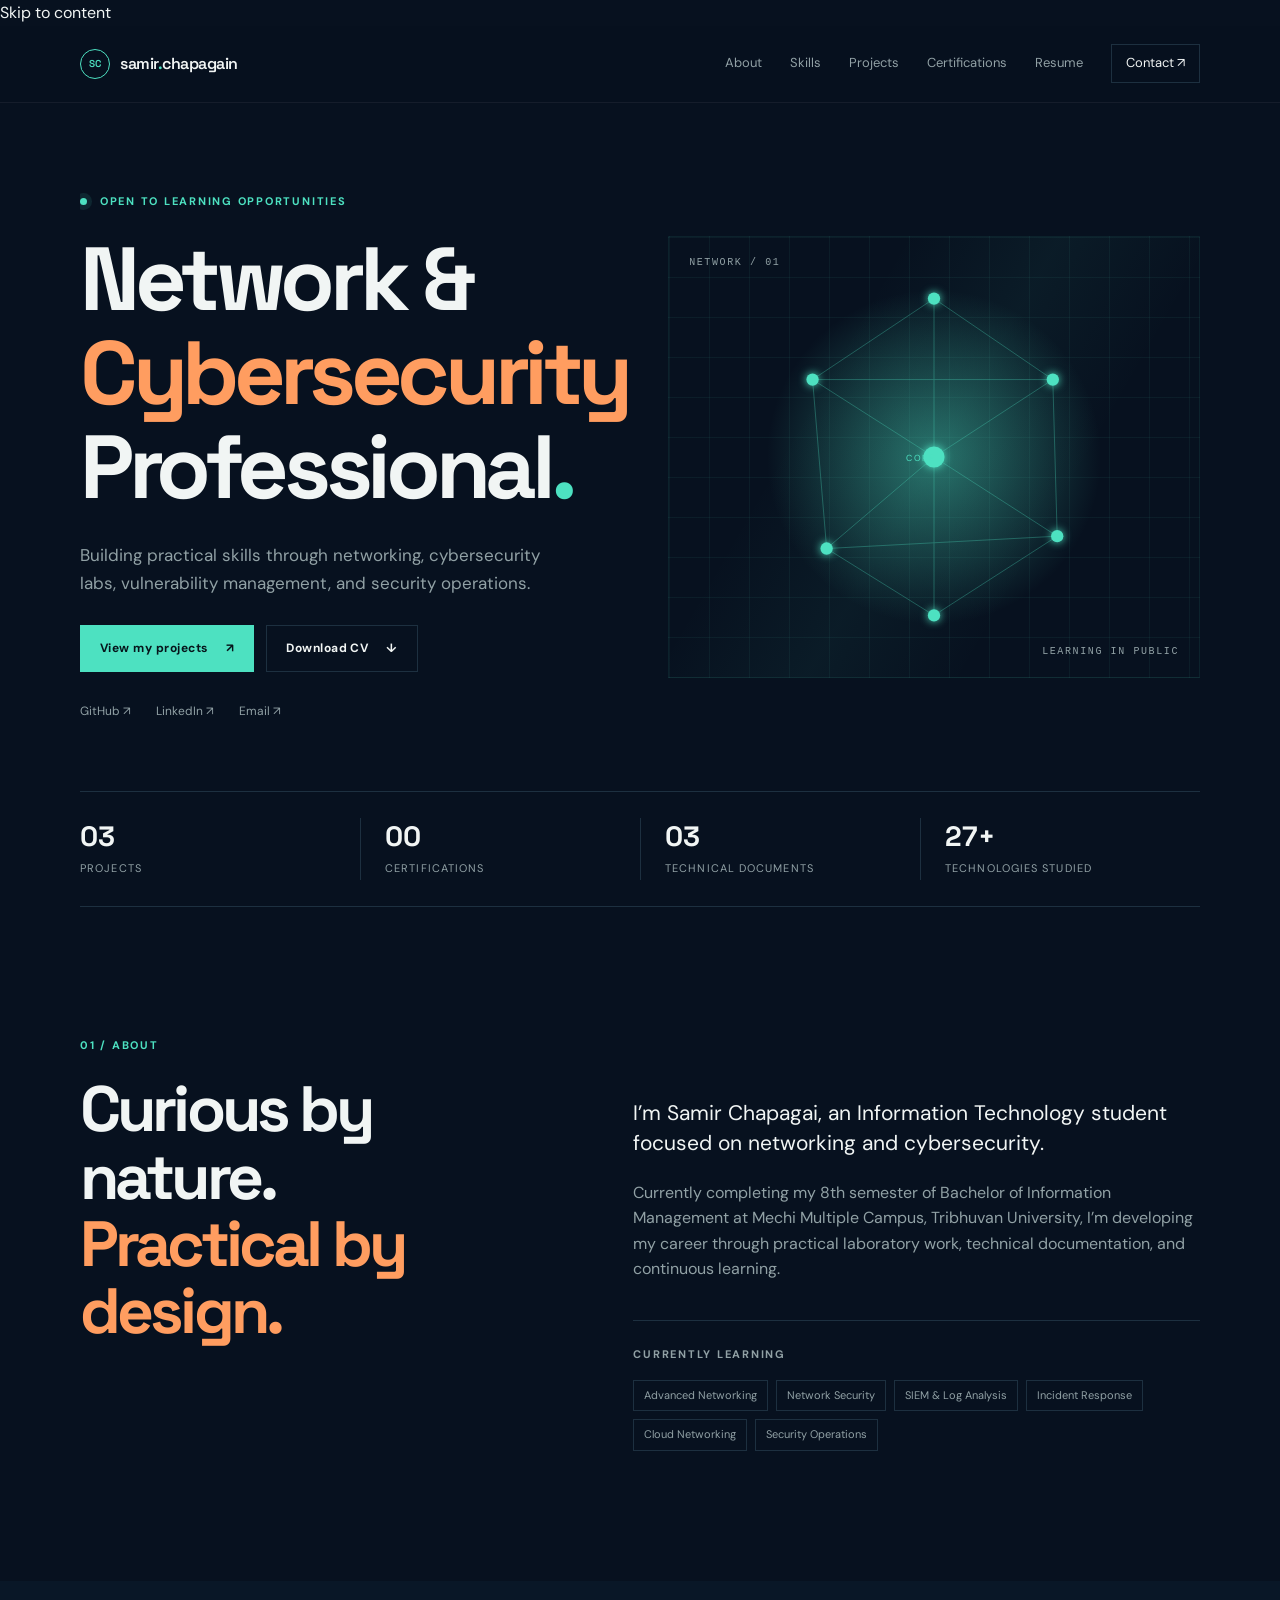
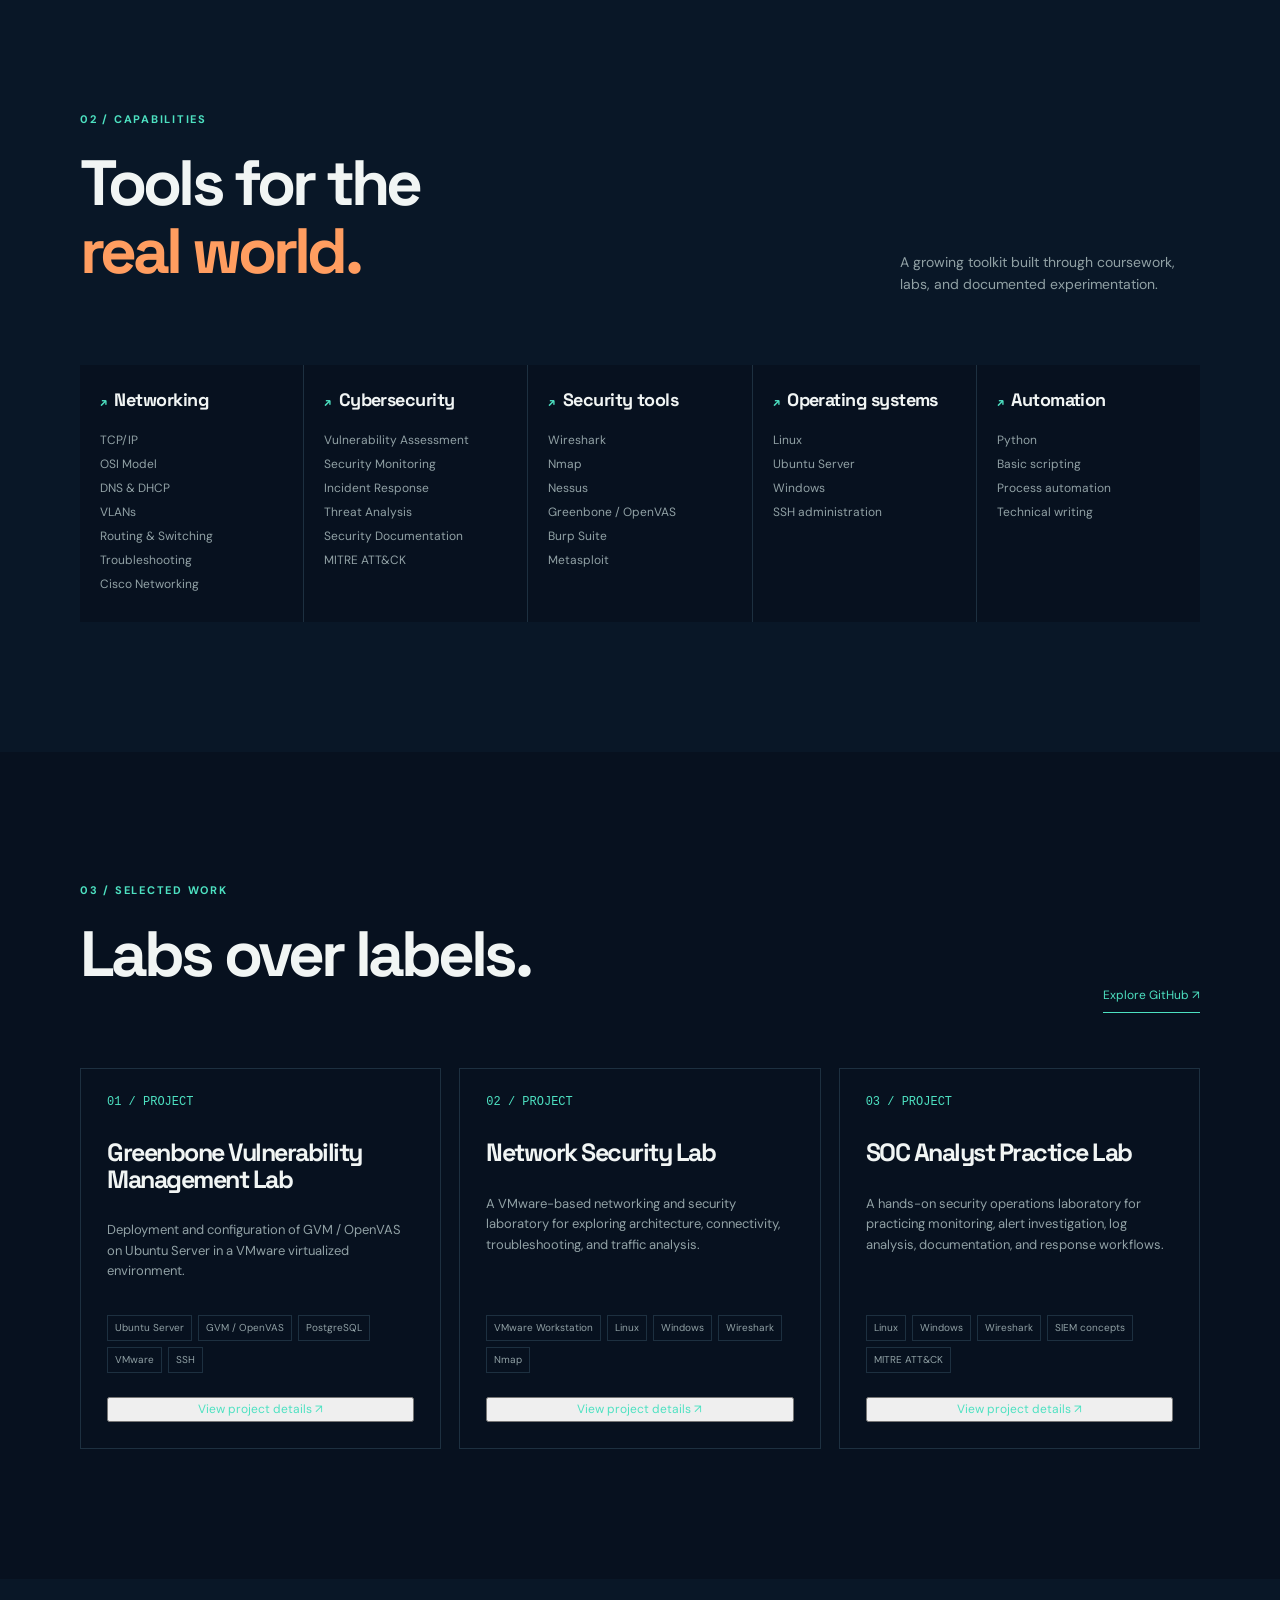
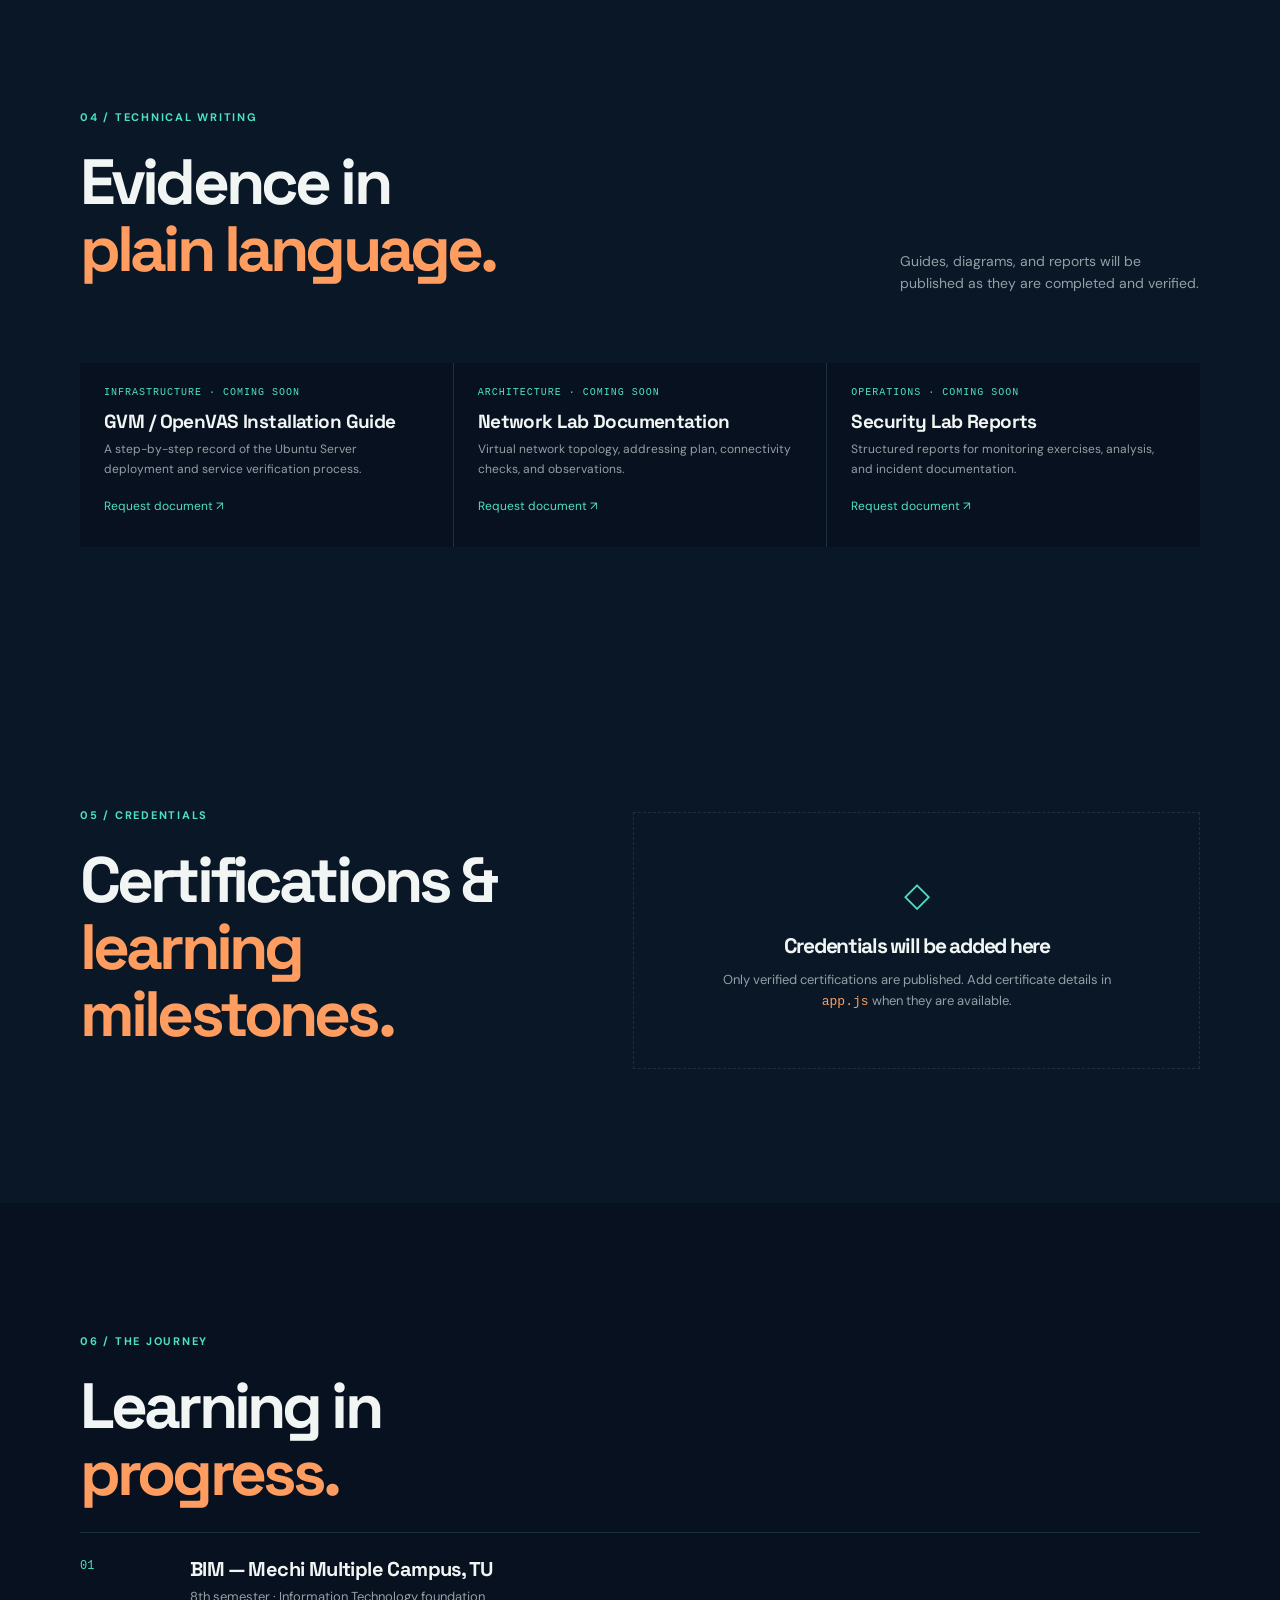
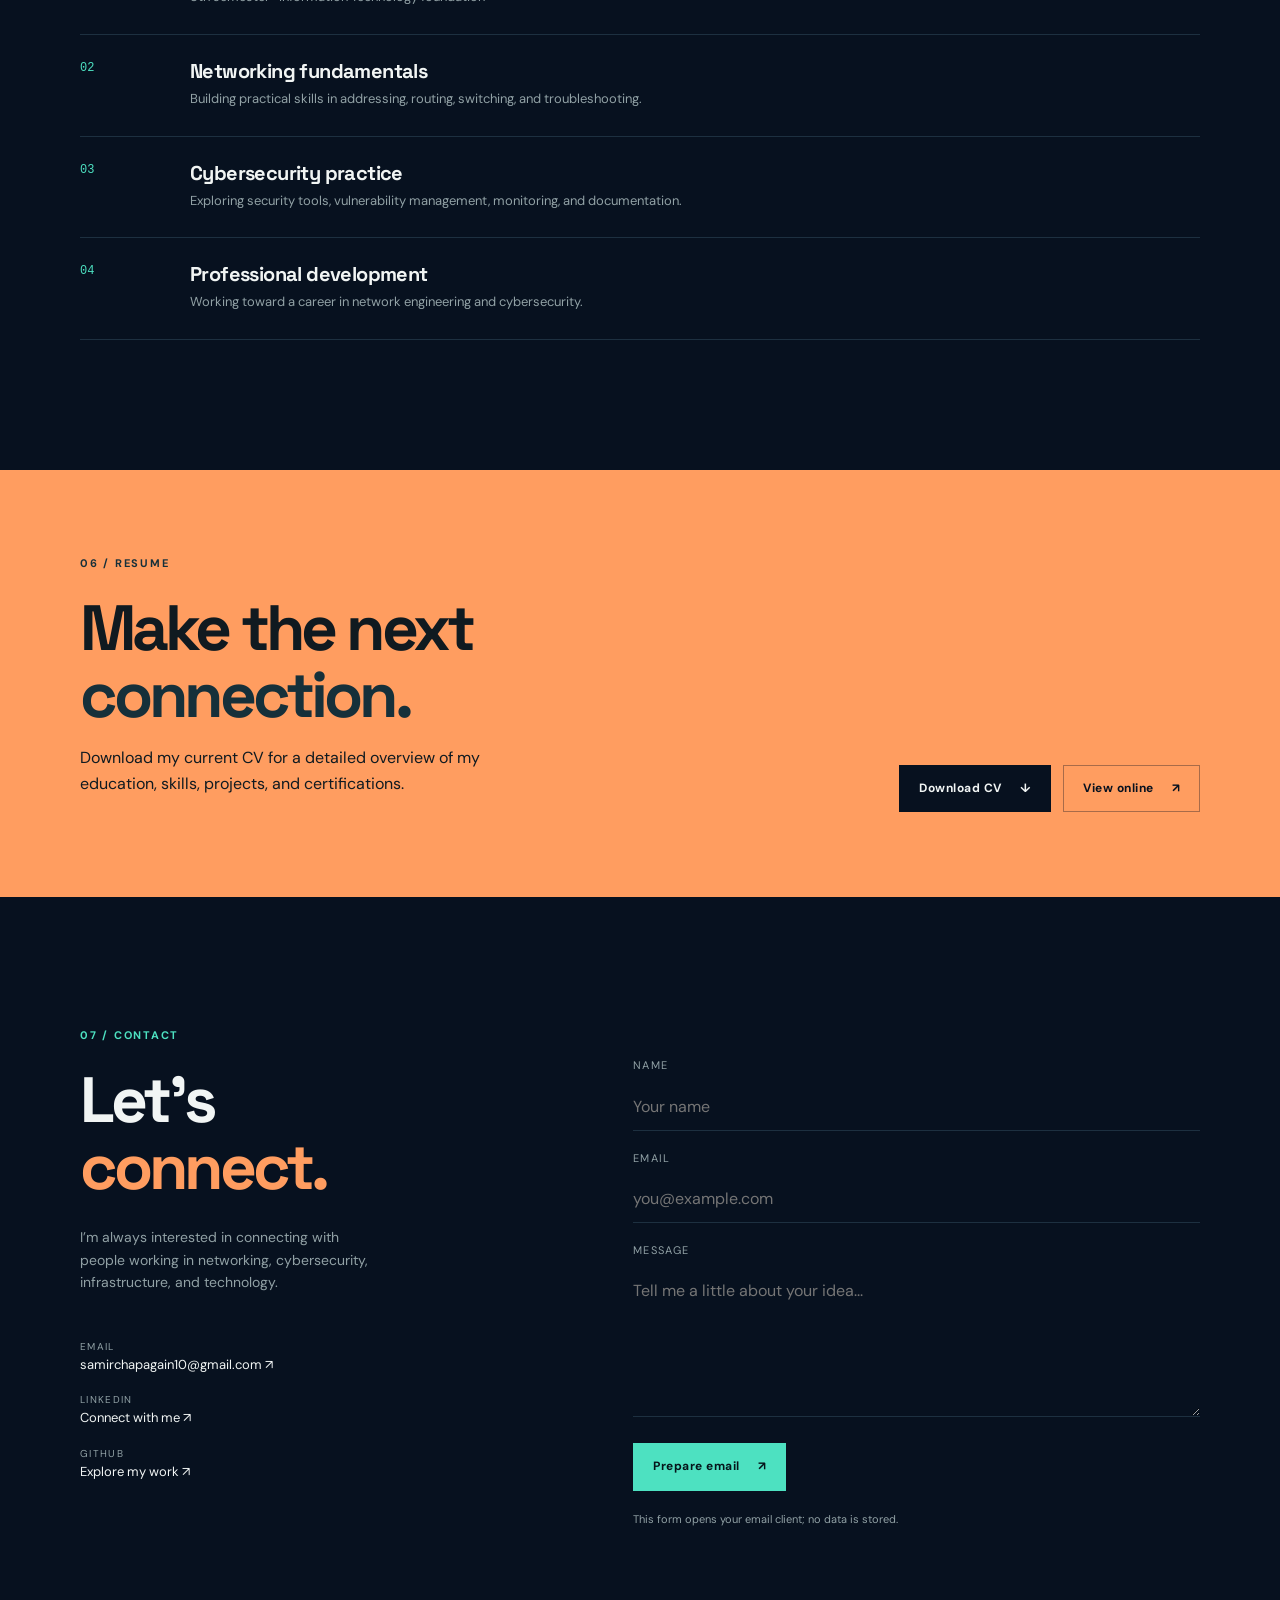
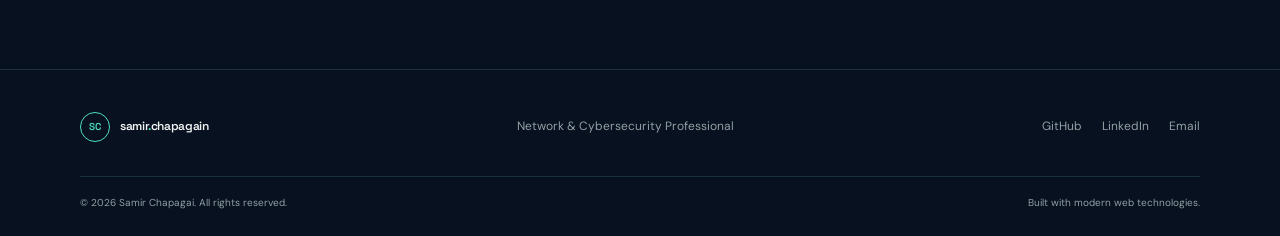
==== commit 0c81523f: "Update portfolio contact links" ====
--- a/index.html
+++ b/index.html
@@ -19,7 +19,7 @@
   <a class="skip-link" href="#main">Skip to content</a>
   <header class="site-header">
     <nav class="nav shell" aria-label="Primary navigation">
-      <a class="brand" href="#home" aria-label="Samir Chapagai home"><span class="brand-mark">SC</span><span>samir<span class="brand-dot">.</span>chapagai</span></a>
+      <a class="brand" href="#home" aria-label="Samir Chapagai home"><span class="brand-mark">SC</span><span>samir<span class="brand-dot">.</span>chapagain</span></a>
       <button class="menu-toggle" type="button" aria-expanded="false" aria-controls="nav-links">Menu <span class="menu-icon">+</span></button>
       <div class="nav-links" id="nav-links">
         <a href="#about">About</a><a href="#skills">Skills</a><a href="#projects">Projects</a>
@@ -35,7 +35,7 @@
         <h1>Network &amp;<br><em>Cybersecurity</em><br>Professional<span class="accent">.</span></h1>
         <p class="hero-lede">Building practical skills through networking, cybersecurity labs, vulnerability management, and security operations.</p>
         <div class="hero-actions"><a class="button button-primary" href="#projects">View my projects <span>↗</span></a><a class="button button-ghost" href="#resume">Download CV <span>↓</span></a></div>
-        <div class="hero-links"><a href="https://github.com/samirchagain" target="_blank" rel="noopener noreferrer">GitHub ↗</a><a href="https://www.linkedin.com/in/samir-chapagain-b7481a409" target="_blank" rel="noopener noreferrer">LinkedIn ↗</a><a href="mailto:samirchagain@gmail.com">Email ↗</a></div>
+        <div class="hero-links"><a href="https://github.com/samirchapagain" target="_blank" rel="noopener noreferrer">GitHub ↗</a><a href="https://www.linkedin.com/in/samir-chapagain-b7481a409" target="_blank" rel="noopener noreferrer">LinkedIn ↗</a><a href="mailto:samirchapagain10@gmail.com">Email ↗</a></div>
       </div>
       <div class="hero-visual" aria-label="Abstract network visualization">
         <div class="visual-label label-top">NETWORK / 01</div><div class="visual-label label-bottom">LEARNING IN PUBLIC</div>
@@ -65,7 +65,7 @@
 
     <section class="section resume-band" id="resume"><div class="shell resume-inner"><div><p class="eyebrow">06 / Resume</p><h2>Make the next<br><em>connection.</em></h2><p>Download my current CV for a detailed overview of my education, skills, projects, and certifications.</p></div><div class="resume-actions"><a class="button button-primary" href="YOUR_CV_PDF" target="_blank" rel="noopener noreferrer">Download CV <span>↓</span></a><a class="button button-ghost" href="YOUR_CV_PDF" target="_blank" rel="noopener noreferrer">View online <span>↗</span></a></div></div></section>
 
-    <section class="section shell" id="contact"><div class="contact-grid"><div class="section-heading"><p class="eyebrow">07 / Contact</p><h2>Let’s<br><em>connect.</em></h2><p class="section-intro">I’m always interested in connecting with people working in networking, cybersecurity, infrastructure, and technology.</p><div class="contact-list"><a href="mailto:samirchapagain10@gmail.com"><span>Email</span>samircahapagain10@gmail.com ↗</a><a href="https://github.com/samirchapagain" target="_blank" rel="noopener noreferrer"><span>LinkedIn</span>Connect with me ↗</a><a href="https://github.com/YOUR_USERNAME" target="_blank" rel="noopener noreferrer"><span>GitHub</span>Explore my work ↗</a></div></div><form class="contact-form" id="contact-form"><label for="name">Name</label><input id="name" name="name" required autocomplete="name" placeholder="Your name"><label for="email">Email</label><input id="email" name="email" type="email" required autocomplete="email" placeholder="you@example.com"><label for="message">Message</label><textarea id="message" name="message" rows="5" required placeholder="Tell me a little about your idea..."></textarea><button class="button button-primary" type="submit">Prepare email <span>↗</span></button><p class="form-note" id="form-note">This form opens your email client; no data is stored.</p></form></div></section>
+    <section class="section shell" id="contact"><div class="contact-grid"><div class="section-heading"><p class="eyebrow">07 / Contact</p><h2>Let’s<br><em>connect.</em></h2><p class="section-intro">I’m always interested in connecting with people working in networking, cybersecurity, infrastructure, and technology.</p><div class="contact-list"><a href="mailto:samirchapagain10@gmail.com"><span>Email</span>samirchapagain10@gmail.com ↗</a><a href="https://www.linkedin.com/in/samir-chapagain-b7481a409" target="_blank" rel="noopener noreferrer"><span>LinkedIn</span>Connect with me ↗</a><a href="https://github.com/samirchapagain" target="_blank" rel="noopener noreferrer"><span>GitHub</span>Explore my work ↗</a></div></div><form class="contact-form" id="contact-form"><label for="name">Name</label><input id="name" name="name" required autocomplete="name" placeholder="Your name"><label for="email">Email</label><input id="email" name="email" type="email" required autocomplete="email" placeholder="you@example.com"><label for="message">Message</label><textarea id="message" name="message" rows="5" required placeholder="Tell me a little about your idea..."></textarea><button class="button button-primary" type="submit">Prepare email <span>↗</span></button><p class="form-note" id="form-note">This form opens your email client; no data is stored.</p></form></div></section>
   </main>
 
   <footer class="footer"><div class="shell footer-top"><a class="brand" href="#home"><span class="brand-mark">SC</span><span>samir<span class="brand-dot">.</span>chapagain</span></a><p>Network &amp; Cybersecurity Professional</p><div class="footer-links"><a href="https://github.com/samirchapagain" target="_blank" rel="noopener noreferrer">GitHub</a><a href="https://linkedin.com/in/samirchapagain" target="_blank" rel="noopener noreferrer">LinkedIn</a><a href="mailto:samirchapagain10@gmail.com">Email</a></div></div><div class="shell footer-bottom"><span>© 2026 Samir Chapagai. All rights reserved.</span><span>Built with modern web technologies.</span></div></footer>
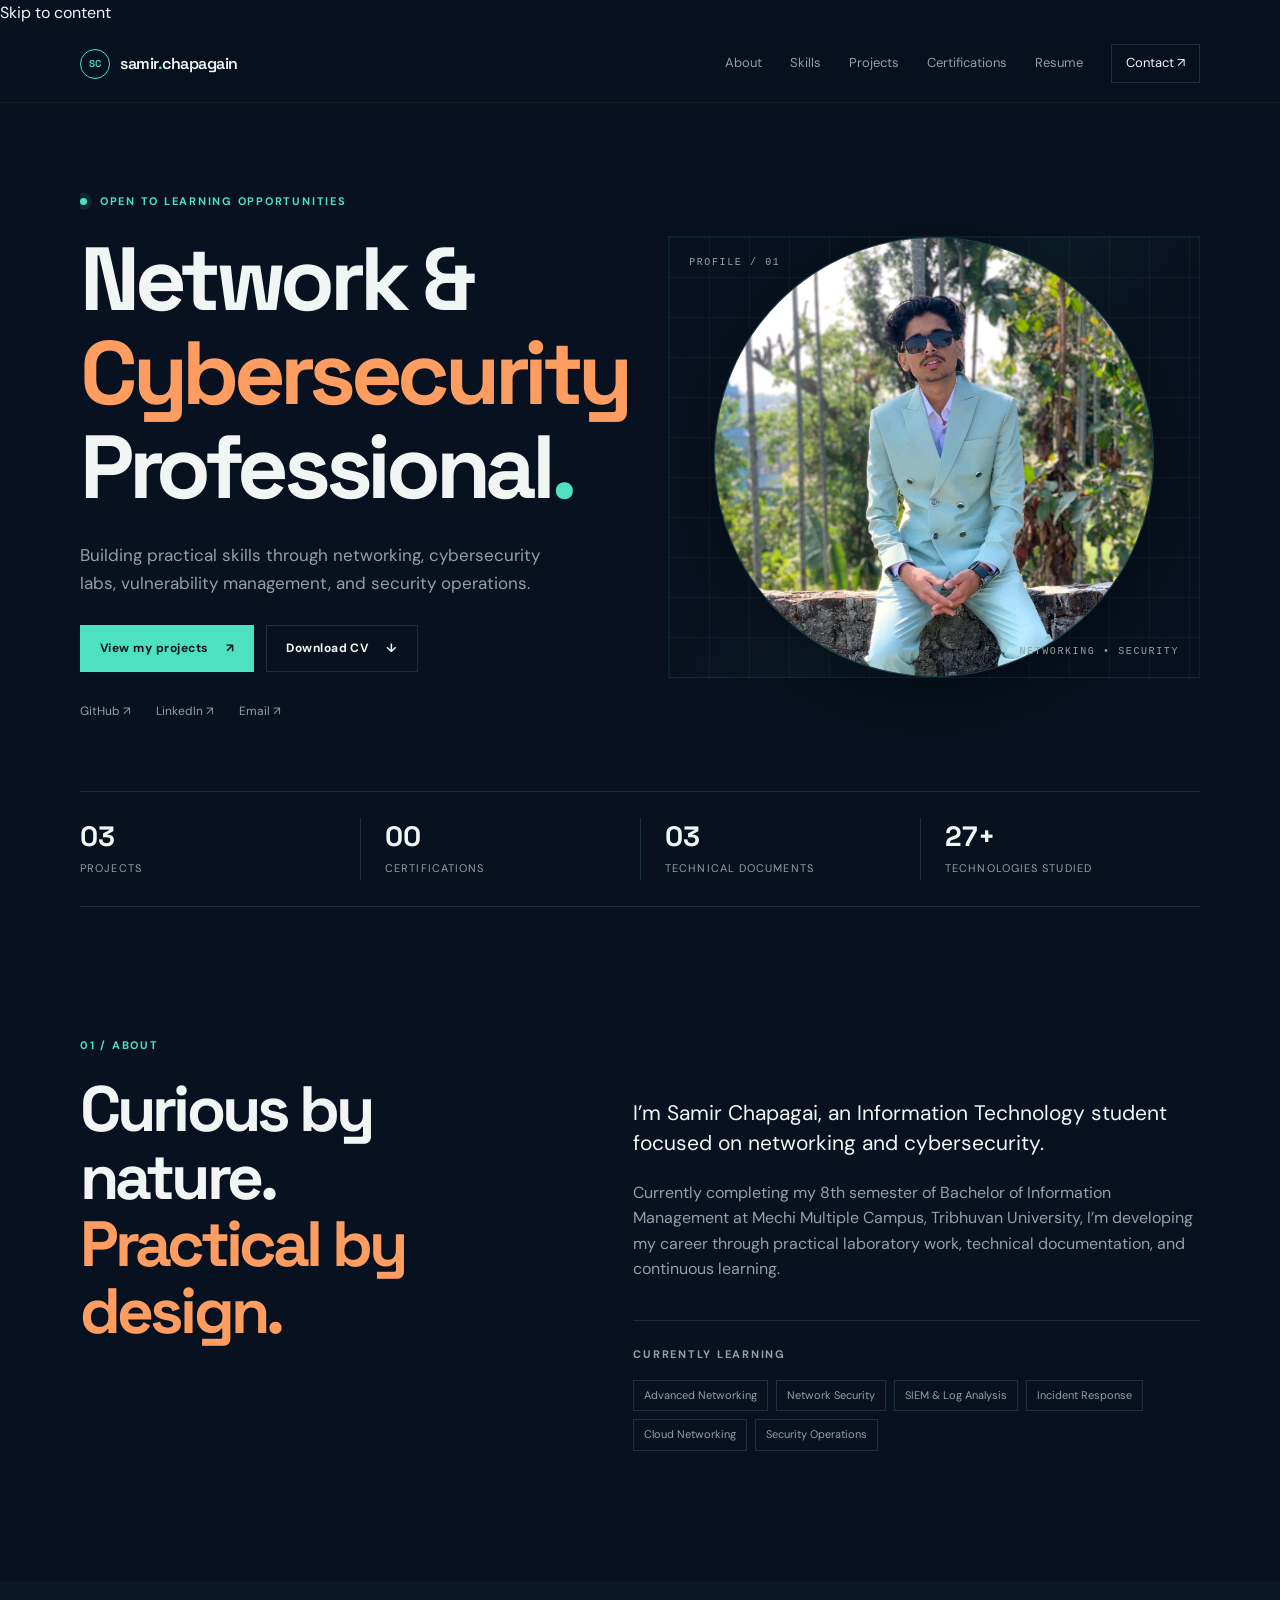
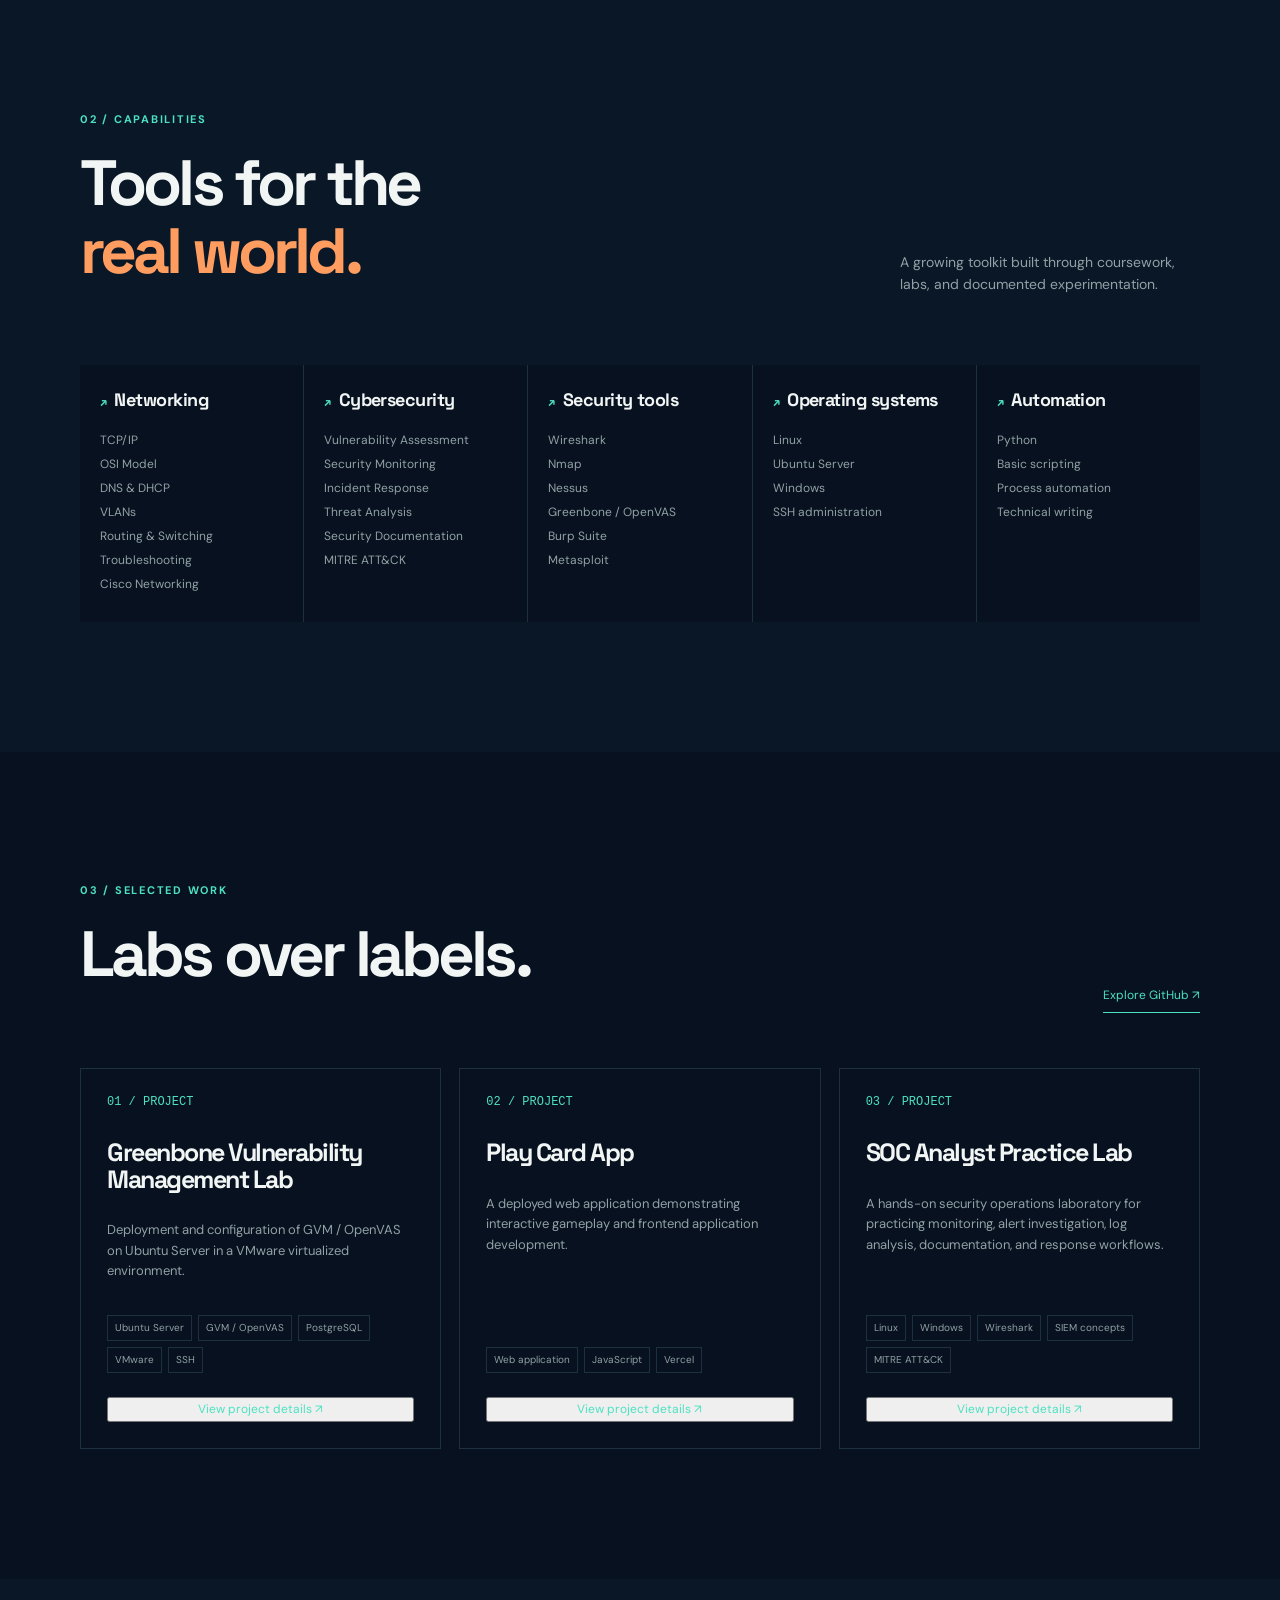
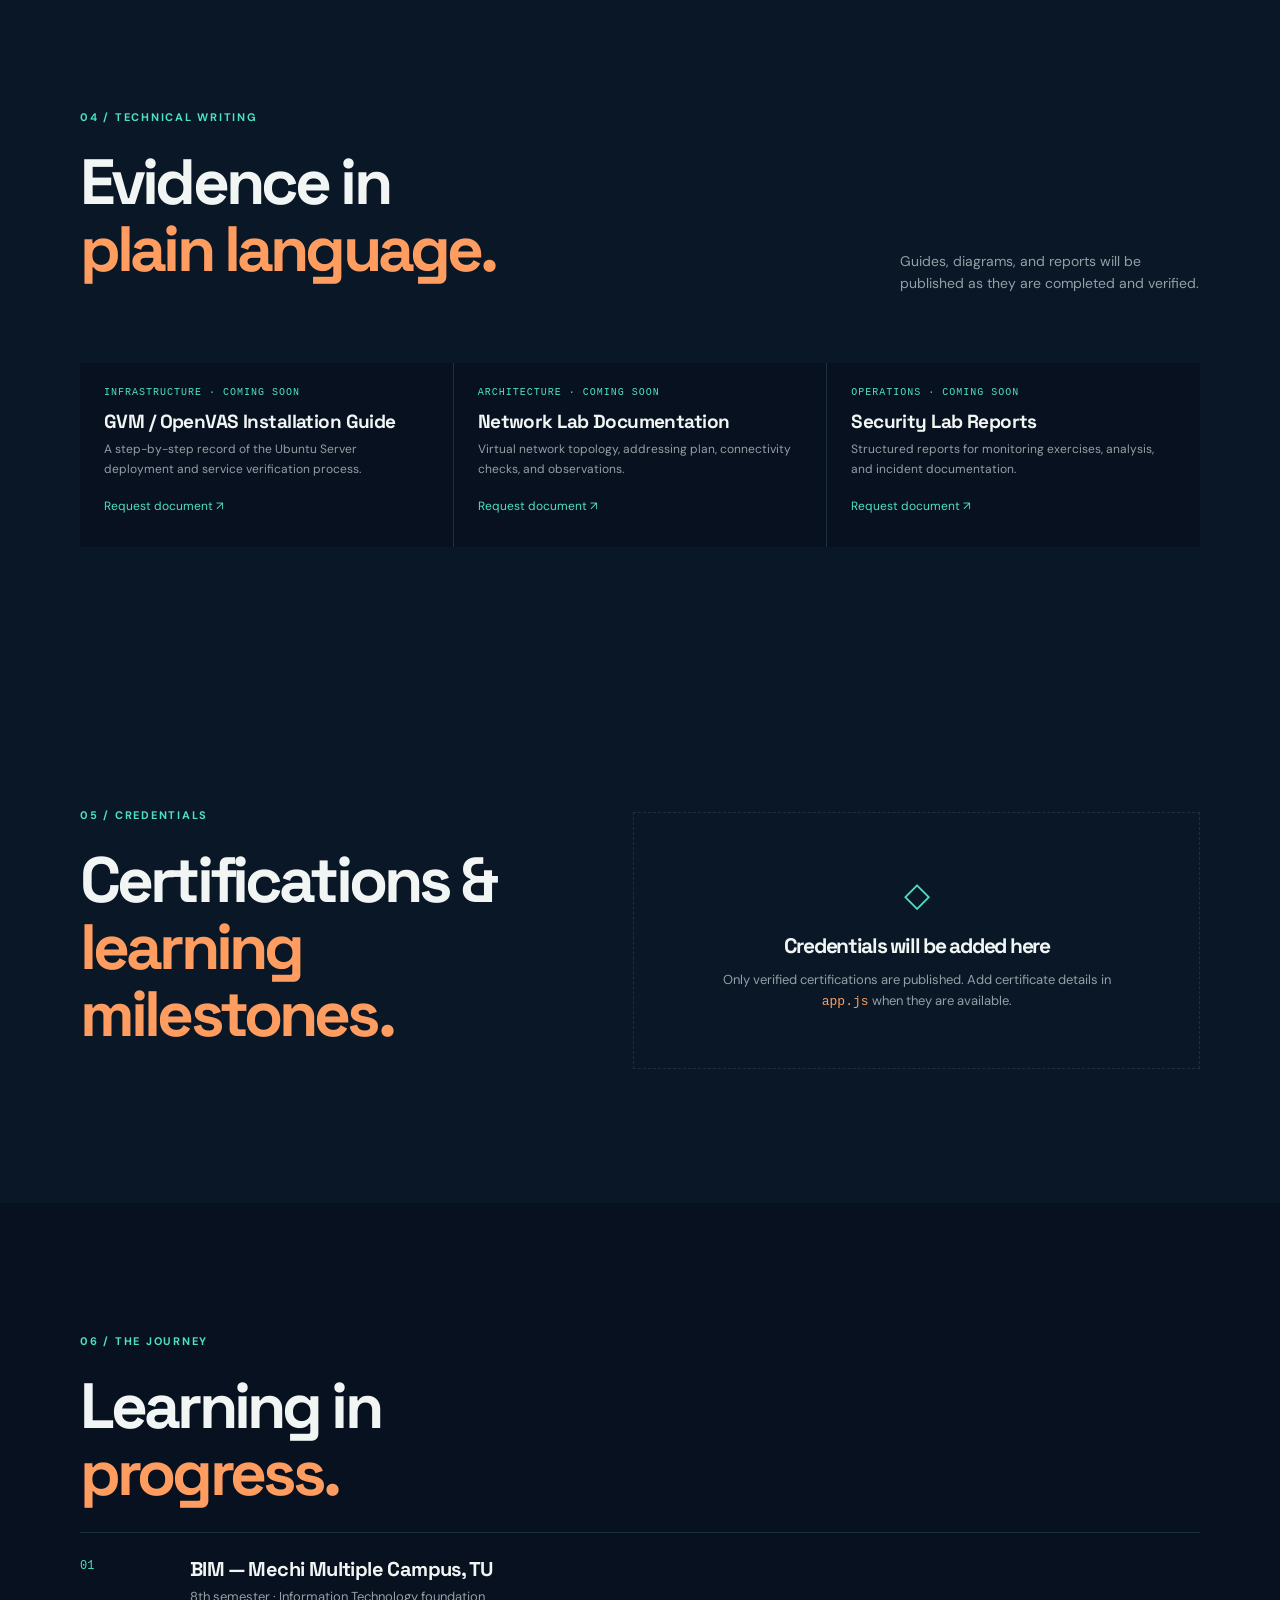
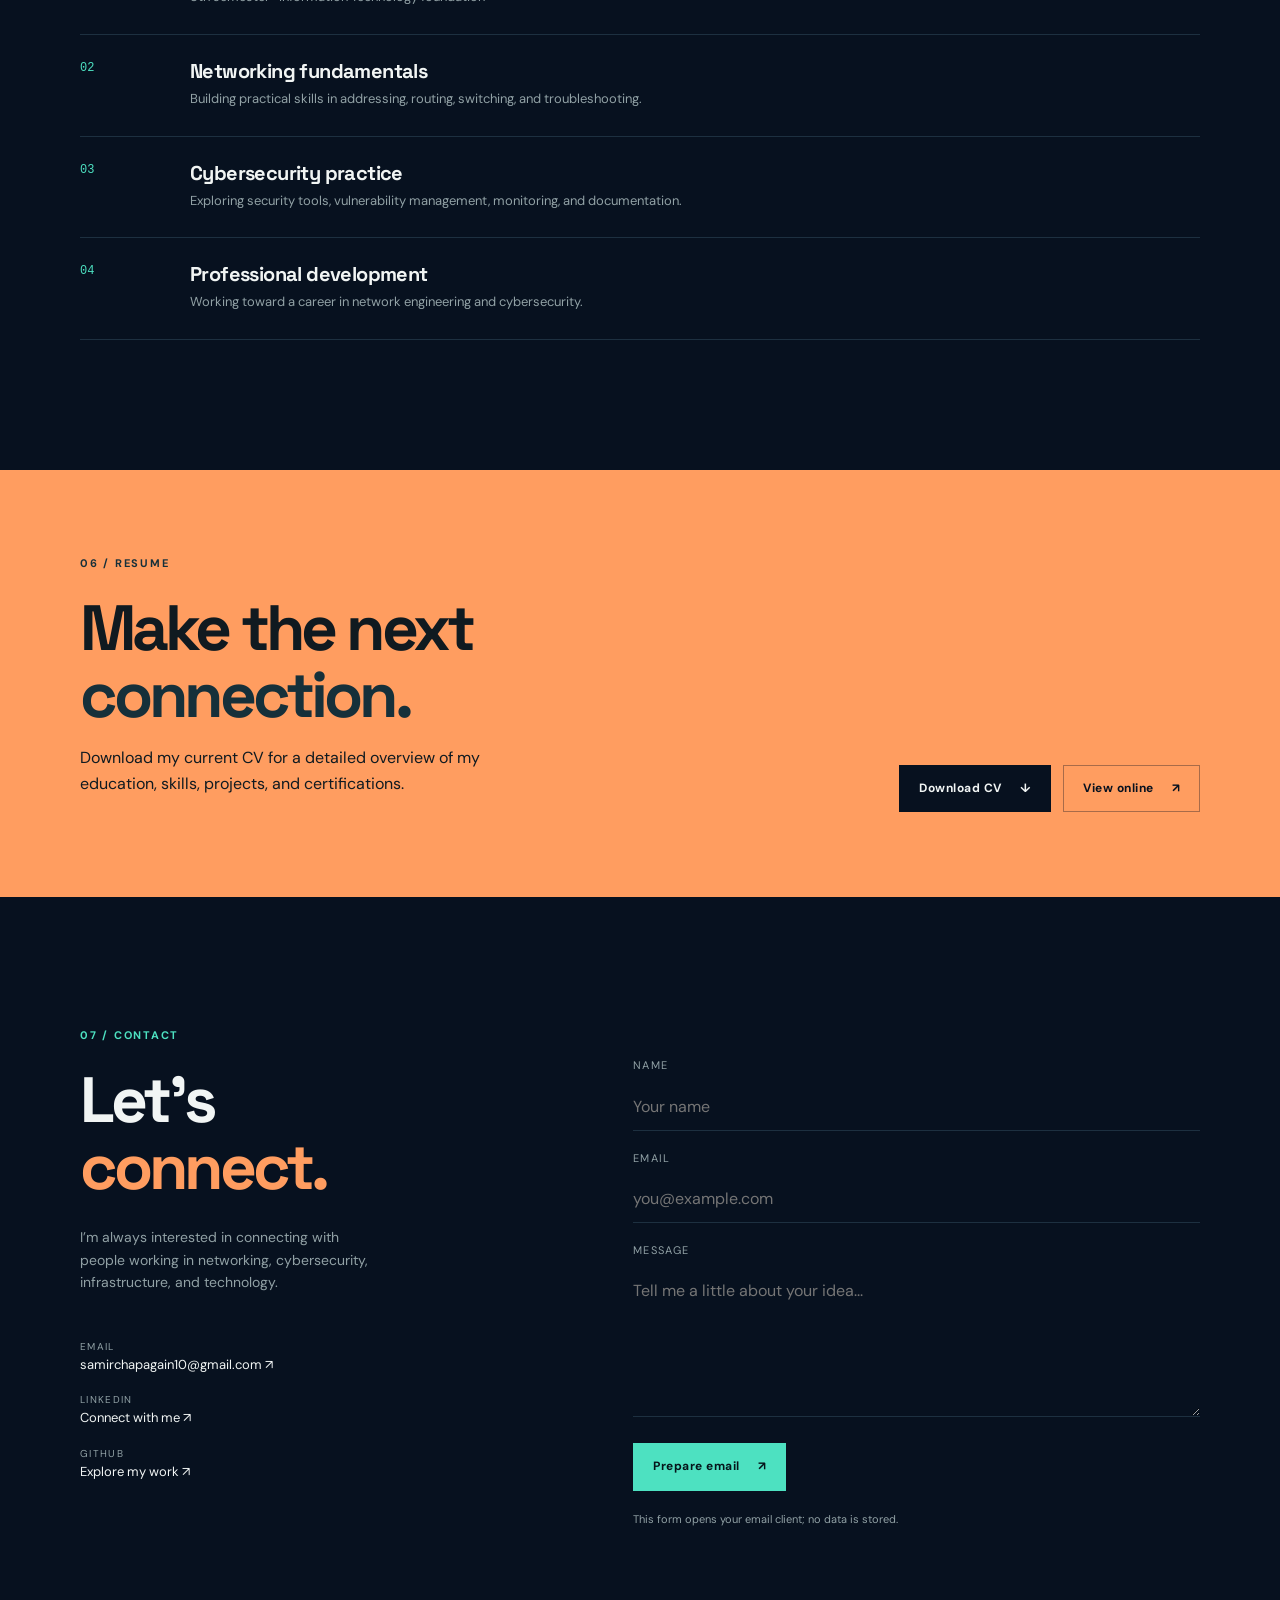
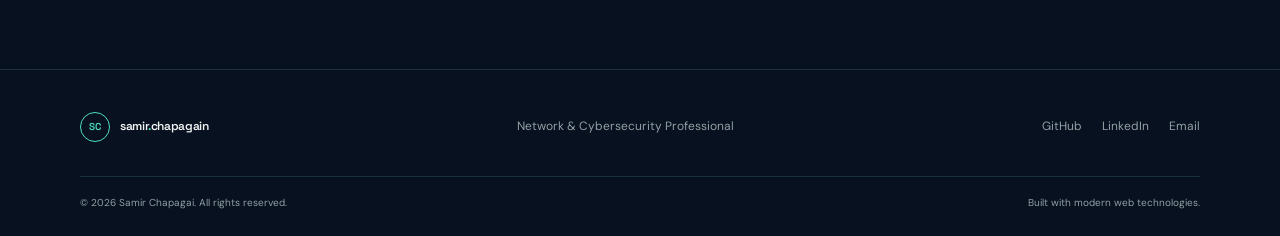
==== commit 67eccb0b: "Add profile photo to hero section Co-authored-by: Copilot <223556219+Copilot@users.noreply.github.co" ====
--- a/index.html
+++ b/index.html
@@ -37,15 +37,11 @@
         <div class="hero-actions"><a class="button button-primary" href="#projects">View my projects <span>↗</span></a><a class="button button-ghost" href="#resume">Download CV <span>↓</span></a></div>
         <div class="hero-links"><a href="https://github.com/samirchapagain" target="_blank" rel="noopener noreferrer">GitHub ↗</a><a href="https://www.linkedin.com/in/samir-chapagain-b7481a409" target="_blank" rel="noopener noreferrer">LinkedIn ↗</a><a href="mailto:samirchapagain10@gmail.com">Email ↗</a></div>
       </div>
-      <div class="hero-visual" aria-label="Abstract network visualization">
-        <div class="visual-label label-top">NETWORK / 01</div><div class="visual-label label-bottom">LEARNING IN PUBLIC</div>
-        <svg viewBox="0 0 500 500" role="img" aria-hidden="true">
-          <defs><radialGradient id="glow"><stop offset="0" stop-color="#4de1c1" stop-opacity=".45"/><stop offset="1" stop-color="#4de1c1" stop-opacity="0"/></radialGradient></defs>
-          <circle cx="250" cy="250" r="190" fill="url(#glow)"/>
-          <g class="network-lines"><path d="M250 70L112 162 128 354 250 430 390 340 385 162Z"/><path d="M112 162L250 250 385 162M128 354L250 250 390 340M250 70V250M250 250V430"/><path d="M112 162L385 162M128 354L390 340"/></g>
-          <g class="network-nodes"><circle cx="250" cy="70" r="7"/><circle cx="112" cy="162" r="7"/><circle cx="385" cy="162" r="7"/><circle cx="128" cy="354" r="7"/><circle cx="390" cy="340" r="7"/><circle cx="250" cy="430" r="7"/><circle cx="250" cy="250" r="12"/></g>
-          <text x="218" y="255" class="core-label">CORE</text>
-        </svg>
+      <div class="hero-visual" aria-label="Samir Chapagain portrait">
+        <div class="visual-label label-top">PROFILE / 01</div><div class="visual-label label-bottom">NETWORKING • SECURITY</div>
+        <div class="profile-frame">
+          <img src="assets/profile-photo.jpg" alt="Samir Chapagain portrait" />
+        </div>
       </div>
     </section>
 
--- a/styles.css
+++ b/styles.css
@@ -1,4 +1,4 @@
-:root{--ink:#f1f5f4;--muted:#91a1a5;--bg:#07111f;--panel:#0d1b2b;--line:#1d3040;--teal:#4de1c1;--orange:#ff9d60;--font-body:"DM Sans",sans-serif;--font-display:"Space Grotesk",sans-serif}*{box-sizing:border-box}html{scroll-behavior:smooth}body{margin:0;background:var(--bg);color:var(--ink);font-family:var(--font-body);line-height:1.6}a{color:inherit;text-decoration:none}button,input,textarea{font:inherit}.shell{width:min(1120px,calc(100% - 48px));margin:auto}.site-header{position:sticky;top:0;z-index:10;background:rgba(7,17,31,.88);backdrop-filter:blur(14px);border-bottom:1px solid rgba(255,255,255,.06)}.nav{height:76px;display:flex;align-items:center;justify-content:space-between}.brand{display:flex;align-items:center;gap:10px;font-family:var(--font-display);font-weight:600;letter-spacing:-.03em}.brand-mark{display:grid;place-items:center;width:30px;height:30px;border:1px solid var(--teal);color:var(--teal);font-size:10px;letter-spacing:0;border-radius:50%}.brand-dot,.accent{color:var(--teal)}.nav-links{display:flex;align-items:center;gap:28px;font-size:13px;color:var(--muted)}.nav-links a:hover,.hero-links a:hover,.footer-links a:hover{color:var(--teal)}.nav-contact{border:1px solid var(--line);padding:8px 14px;color:var(--ink)}.menu-toggle{display:none;background:none;border:0;color:var(--ink)}.hero{min-height:650px;display:grid;grid-template-columns:1fr 1fr;align-items:center;gap:40px;padding:90px 0 70px;position:relative;overflow:hidden}.eyebrow{color:var(--teal);font-size:11px;font-weight:700;letter-spacing:.16em;text-transform:uppercase;margin:0 0 22px}.status-dot{display:inline-block;width:7px;height:7px;background:var(--teal);border-radius:50%;margin-right:8px;box-shadow:0 0 0 5px rgba(77,225,193,.1)}h1,h2,h3{font-family:var(--font-display);line-height:1.05;margin:0;letter-spacing:-.06em}h1{font-size:clamp(3.5rem,7vw,6.1rem)}h1 em,h2 em{font-style:normal;color:var(--orange)}h2{font-size:clamp(2.5rem,5vw,4.5rem)}.hero-lede{font-size:17px;color:var(--muted);max-width:485px;margin:28px 0}.hero-actions,.resume-actions{display:flex;flex-wrap:wrap;gap:12px}.button{display:inline-flex;align-items:center;justify-content:center;gap:18px;padding:13px 19px;border:1px solid transparent;font-size:12px;font-weight:700;letter-spacing:.04em;cursor:pointer;transition:.2s ease}.button-primary{background:var(--teal);color:#06151b}.button-primary:hover{background:#82f0d9;transform:translateY(-2px)}.button-ghost{border-color:var(--line);color:var(--ink)}.button-ghost:hover{border-color:var(--teal);color:var(--teal)}.hero-links{display:flex;gap:25px;margin-top:30px;color:var(--muted);font-size:12px}.hero-visual{position:relative;min-height:440px;display:grid;place-items:center;background-image:linear-gradient(rgba(77,225,193,.06) 1px,transparent 1px),linear-gradient(90deg,rgba(77,225,193,.06) 1px,transparent 1px);background-size:40px 40px;border:1px solid rgba(77,225,193,.08)}.hero-visual:after{content:"";position:absolute;inset:0;background:linear-gradient(120deg,transparent 30%,rgba(77,225,193,.05),transparent 70%);pointer-events:none}.hero-visual svg{width:90%;max-width:440px}.network-lines{fill:none;stroke:var(--teal);stroke-width:1;opacity:.35}.network-nodes{fill:var(--teal);filter:drop-shadow(0 0 5px var(--teal))}.core-label{fill:var(--teal);font-size:10px;letter-spacing:2px}.visual-label{position:absolute;color:var(--muted);font:10px monospace;letter-spacing:.16em}.label-top{top:20px;left:20px}.label-bottom{bottom:20px;right:20px}.stats{display:grid;grid-template-columns:repeat(4,1fr);border-top:1px solid var(--line);border-bottom:1px solid var(--line);padding:26px 0}.stats div{padding-left:24px;border-left:1px solid var(--line)}.stats div:first-child{padding-left:0;border:0}.stats strong{font:700 28px var(--font-display);display:block}.stats span{color:var(--muted);font-size:11px;text-transform:uppercase;letter-spacing:.1em}.section{padding:130px 0}.about-grid,.contact-grid,.cert-layout{display:grid;grid-template-columns:1fr 1.25fr;gap:100px}.section-heading h2{margin-bottom:25px}.about-copy{padding-top:40px}.about-copy p{color:var(--muted);max-width:570px}.about-copy .lead{color:var(--ink);font-size:21px;line-height:1.45}.learning-box{border-top:1px solid var(--line);margin-top:38px;padding-top:25px}.learning-box .eyebrow{margin-bottom:16px}.tag-list{display:flex;gap:8px;flex-wrap:wrap}.tag-list span,.tech-list span{font-size:11px;color:var(--muted);border:1px solid var(--line);padding:6px 10px}.section-muted{background:#091727}.split{display:flex;justify-content:space-between;align-items:end;margin-bottom:55px}.section-intro{max-width:300px;color:var(--muted);font-size:14px}.text-link{color:var(--teal);font-size:12px;border-bottom:1px solid var(--teal);padding-bottom:7px}.skill-grid{display:grid;grid-template-columns:repeat(5,1fr);gap:1px;background:var(--line)}.skill-card{background:var(--bg);padding:26px 20px;min-height:190px}.skill-card h3{font-size:18px;letter-spacing:-.03em;margin-bottom:18px}.skill-card h3:before{content:"↗";color:var(--teal);font-size:12px;margin-right:8px}.skill-card ul{padding:0;margin:0;list-style:none;color:var(--muted);font-size:12px;line-height:2}.project-grid{display:grid;grid-template-columns:repeat(3,1fr);gap:18px}.project-card{border:1px solid var(--line);padding:26px;display:flex;flex-direction:column;min-height:370px;transition:.25s ease}.project-card:hover{border-color:var(--teal);transform:translateY(-5px)}.project-number{color:var(--teal);font:12px monospace}.project-card h3{font-size:25px;margin:30px 0 15px}.project-card p{color:var(--muted);font-size:13px}.tech-list{display:flex;flex-wrap:wrap;gap:6px;margin-top:auto;padding-top:20px}.tech-list span{padding:4px 7px;font-size:10px}.project-link{color:var(--teal);font-size:12px;margin-top:24px}.cert-placeholder{border:1px dashed var(--line);padding:55px;text-align:center;align-self:center}.placeholder-icon{color:var(--teal);font-size:34px}.cert-placeholder h3{font-size:21px;margin:13px 0}.cert-placeholder p{color:var(--muted);font-size:13px;margin:0 auto;max-width:390px}.cert-placeholder code{color:var(--orange)}.timeline{border-top:1px solid var(--line);margin-top:25px}.timeline-item{display:grid;grid-template-columns:80px 1fr;gap:30px;padding:26px 0;border-bottom:1px solid var(--line)}.timeline-item>span{color:var(--teal);font:12px monospace}.timeline-item h3{font-size:20px;letter-spacing:-.03em}.timeline-item p{margin:7px 0 0;color:var(--muted);font-size:13px}.resume-band{background:var(--orange);color:#101a20;padding:85px 0}.resume-inner{display:flex;align-items:end;justify-content:space-between;gap:30px}.resume-band .eyebrow{color:#16303a}.resume-band h2 em{color:#16303a}.resume-band p{max-width:450px}.resume-band .button-primary{background:#07111f;color:var(--ink)}.resume-band .button-ghost{border-color:rgba(7,17,31,.35);color:#07111f}.contact-form{display:flex;flex-direction:column;gap:9px;padding-top:20px}.contact-form label{color:var(--muted);font-size:11px;text-transform:uppercase;letter-spacing:.1em;margin-top:10px}.contact-form input,.contact-form textarea{background:transparent;border:0;border-bottom:1px solid var(--line);color:var(--ink);padding:10px 0;outline:0;resize:vertical}.contact-form input:focus,.contact-form textarea:focus{border-color:var(--teal)}.contact-form .button{align-self:flex-start;margin-top:17px}.form-note{color:var(--muted);font-size:11px}.contact-list{margin-top:45px;display:grid;gap:17px}.contact-list a{font-size:13px}.contact-list span{display:block;color:var(--muted);font-size:10px;text-transform:uppercase;letter-spacing:.13em}.footer{border-top:1px solid var(--line);padding:35px 0 25px;color:var(--muted);font-size:12px}.footer-top,.footer-bottom{display:flex;align-items:center;justify-content:space-between;gap:20px}.footer-top .brand{color:var(--ink)}.footer-links{display:flex;gap:20px}.footer-bottom{border-top:1px solid var(--line);margin-top:28px;padding-top:18px;font-size:10px}.project-modal{color:var(--ink);background:var(--panel);border:1px solid var(--teal);padding:42px;max-width:700px;width:calc(100% - 30px)}.project-modal::backdrop{background:rgba(2,8,15,.8);backdrop-filter:blur(4px)}.modal-close{position:absolute;right:18px;top:12px;background:none;border:0;color:var(--muted);font-size:28px;cursor:pointer}.modal-eyebrow{color:var(--teal);font:11px monospace}.project-modal h2{font-size:38px;margin:12px 0 18px}.project-modal p,.project-modal li{color:var(--muted);font-size:14px}.project-modal h3{font-size:18px;margin-top:27px;letter-spacing:-.02em}
+:root{--ink:#f1f5f4;--muted:#91a1a5;--bg:#07111f;--panel:#0d1b2b;--line:#1d3040;--teal:#4de1c1;--orange:#ff9d60;--font-body:"DM Sans",sans-serif;--font-display:"Space Grotesk",sans-serif}*{box-sizing:border-box}html{scroll-behavior:smooth}body{margin:0;background:var(--bg);color:var(--ink);font-family:var(--font-body);line-height:1.6}a{color:inherit;text-decoration:none}button,input,textarea{font:inherit}.shell{width:min(1120px,calc(100% - 48px));margin:auto}.site-header{position:sticky;top:0;z-index:10;background:rgba(7,17,31,.88);backdrop-filter:blur(14px);border-bottom:1px solid rgba(255,255,255,.06)}.nav{height:76px;display:flex;align-items:center;justify-content:space-between}.brand{display:flex;align-items:center;gap:10px;font-family:var(--font-display);font-weight:600;letter-spacing:-.03em}.brand-mark{display:grid;place-items:center;width:30px;height:30px;border:1px solid var(--teal);color:var(--teal);font-size:10px;letter-spacing:0;border-radius:50%}.brand-dot,.accent{color:var(--teal)}.nav-links{display:flex;align-items:center;gap:28px;font-size:13px;color:var(--muted)}.nav-links a:hover,.hero-links a:hover,.footer-links a:hover{color:var(--teal)}.nav-contact{border:1px solid var(--line);padding:8px 14px;color:var(--ink)}.menu-toggle{display:none;background:none;border:0;color:var(--ink)}.hero{min-height:650px;display:grid;grid-template-columns:1fr 1fr;align-items:center;gap:40px;padding:90px 0 70px;position:relative;overflow:hidden}.eyebrow{color:var(--teal);font-size:11px;font-weight:700;letter-spacing:.16em;text-transform:uppercase;margin:0 0 22px}.status-dot{display:inline-block;width:7px;height:7px;background:var(--teal);border-radius:50%;margin-right:8px;box-shadow:0 0 0 5px rgba(77,225,193,.1)}h1,h2,h3{font-family:var(--font-display);line-height:1.05;margin:0;letter-spacing:-.06em}h1{font-size:clamp(3.5rem,7vw,6.1rem)}h1 em,h2 em{font-style:normal;color:var(--orange)}h2{font-size:clamp(2.5rem,5vw,4.5rem)}.hero-lede{font-size:17px;color:var(--muted);max-width:485px;margin:28px 0}.hero-actions,.resume-actions{display:flex;flex-wrap:wrap;gap:12px}.button{display:inline-flex;align-items:center;justify-content:center;gap:18px;padding:13px 19px;border:1px solid transparent;font-size:12px;font-weight:700;letter-spacing:.04em;cursor:pointer;transition:.2s ease}.button-primary{background:var(--teal);color:#06151b}.button-primary:hover{background:#82f0d9;transform:translateY(-2px)}.button-ghost{border-color:var(--line);color:var(--ink)}.button-ghost:hover{border-color:var(--teal);color:var(--teal)}.hero-links{display:flex;gap:25px;margin-top:30px;color:var(--muted);font-size:12px}.hero-visual{position:relative;min-height:440px;display:grid;place-items:center;background-image:linear-gradient(rgba(77,225,193,.06) 1px,transparent 1px),linear-gradient(90deg,rgba(77,225,193,.06) 1px,transparent 1px);background-size:40px 40px;border:1px solid rgba(77,225,193,.08)}.hero-visual:after{content:"";position:absolute;inset:0;background:linear-gradient(120deg,transparent 30%,rgba(77,225,193,.05),transparent 70%);pointer-events:none}.profile-frame{position:relative;z-index:1;width:min(86%,440px);aspect-ratio:1;border:1px solid rgba(77,225,193,.25);background:rgba(7,17,31,.75);box-shadow:0 22px 55px rgba(0,0,0,.35);overflow:hidden;display:grid;place-items:center;border-radius:50%}.profile-frame img{width:100%;height:100%;object-fit:cover;object-position:center top;filter:saturate(1.05) contrast(1.05)}.visual-label{position:absolute;z-index:2;color:var(--muted);font:10px monospace;letter-spacing:.16em}.label-top{top:20px;left:20px}.label-bottom{bottom:20px;right:20px}.stats{display:grid;grid-template-columns:repeat(4,1fr);border-top:1px solid var(--line);border-bottom:1px solid var(--line);padding:26px 0}.stats div{padding-left:24px;border-left:1px solid var(--line)}.stats div:first-child{padding-left:0;border:0}.stats strong{font:700 28px var(--font-display);display:block}.stats span{color:var(--muted);font-size:11px;text-transform:uppercase;letter-spacing:.1em}.section{padding:130px 0}.about-grid,.contact-grid,.cert-layout{display:grid;grid-template-columns:1fr 1.25fr;gap:100px}.section-heading h2{margin-bottom:25px}.about-copy{padding-top:40px}.about-copy p{color:var(--muted);max-width:570px}.about-copy .lead{color:var(--ink);font-size:21px;line-height:1.45}.learning-box{border-top:1px solid var(--line);margin-top:38px;padding-top:25px}.learning-box .eyebrow{margin-bottom:16px}.tag-list{display:flex;gap:8px;flex-wrap:wrap}.tag-list span,.tech-list span{font-size:11px;color:var(--muted);border:1px solid var(--line);padding:6px 10px}.section-muted{background:#091727}.split{display:flex;justify-content:space-between;align-items:end;margin-bottom:55px}.section-intro{max-width:300px;color:var(--muted);font-size:14px}.text-link{color:var(--teal);font-size:12px;border-bottom:1px solid var(--teal);padding-bottom:7px}.skill-grid{display:grid;grid-template-columns:repeat(5,1fr);gap:1px;background:var(--line)}.skill-card{background:var(--bg);padding:26px 20px;min-height:190px}.skill-card h3{font-size:18px;letter-spacing:-.03em;margin-bottom:18px}.skill-card h3:before{content:"↗";color:var(--teal);font-size:12px;margin-right:8px}.skill-card ul{padding:0;margin:0;list-style:none;color:var(--muted);font-size:12px;line-height:2}.project-grid{display:grid;grid-template-columns:repeat(3,1fr);gap:18px}.project-card{border:1px solid var(--line);padding:26px;display:flex;flex-direction:column;min-height:370px;transition:.25s ease}.project-card:hover{border-color:var(--teal);transform:translateY(-5px)}.project-number{color:var(--teal);font:12px monospace}.project-card h3{font-size:25px;margin:30px 0 15px}.project-card p{color:var(--muted);font-size:13px}.tech-list{display:flex;flex-wrap:wrap;gap:6px;margin-top:auto;padding-top:20px}.tech-list span{padding:4px 7px;font-size:10px}.project-link{color:var(--teal);font-size:12px;margin-top:24px}.cert-placeholder{border:1px dashed var(--line);padding:55px;text-align:center;align-self:center}.placeholder-icon{color:var(--teal);font-size:34px}.cert-placeholder h3{font-size:21px;margin:13px 0}.cert-placeholder p{color:var(--muted);font-size:13px;margin:0 auto;max-width:390px}.cert-placeholder code{color:var(--orange)}.timeline{border-top:1px solid var(--line);margin-top:25px}.timeline-item{display:grid;grid-template-columns:80px 1fr;gap:30px;padding:26px 0;border-bottom:1px solid var(--line)}.timeline-item>span{color:var(--teal);font:12px monospace}.timeline-item h3{font-size:20px;letter-spacing:-.03em}.timeline-item p{margin:7px 0 0;color:var(--muted);font-size:13px}.resume-band{background:var(--orange);color:#101a20;padding:85px 0}.resume-inner{display:flex;align-items:end;justify-content:space-between;gap:30px}.resume-band .eyebrow{color:#16303a}.resume-band h2 em{color:#16303a}.resume-band p{max-width:450px}.resume-band .button-primary{background:#07111f;color:var(--ink)}.resume-band .button-ghost{border-color:rgba(7,17,31,.35);color:#07111f}.contact-form{display:flex;flex-direction:column;gap:9px;padding-top:20px}.contact-form label{color:var(--muted);font-size:11px;text-transform:uppercase;letter-spacing:.1em;margin-top:10px}.contact-form input,.contact-form textarea{background:transparent;border:0;border-bottom:1px solid var(--line);color:var(--ink);padding:10px 0;outline:0;resize:vertical}.contact-form input:focus,.contact-form textarea:focus{border-color:var(--teal)}.contact-form .button{align-self:flex-start;margin-top:17px}.form-note{color:var(--muted);font-size:11px}.contact-list{margin-top:45px;display:grid;gap:17px}.contact-list a{font-size:13px}.contact-list span{display:block;color:var(--muted);font-size:10px;text-transform:uppercase;letter-spacing:.13em}.footer{border-top:1px solid var(--line);padding:35px 0 25px;color:var(--muted);font-size:12px}.footer-top,.footer-bottom{display:flex;align-items:center;justify-content:space-between;gap:20px}.footer-top .brand{color:var(--ink)}.footer-links{display:flex;gap:20px}.footer-bottom{border-top:1px solid var(--line);margin-top:28px;padding-top:18px;font-size:10px}.project-modal{color:var(--ink);background:var(--panel);border:1px solid var(--teal);padding:42px;max-width:700px;width:calc(100% - 30px)}.project-modal::backdrop{background:rgba(2,8,15,.8);backdrop-filter:blur(4px)}.modal-close{position:absolute;right:18px;top:12px;background:none;border:0;color:var(--muted);font-size:28px;cursor:pointer}.modal-eyebrow{color:var(--teal);font:11px monospace}.project-modal h2{font-size:38px;margin:12px 0 18px}.project-modal p,.project-modal li{color:var(--muted);font-size:14px}.project-modal h3{font-size:18px;margin-top:27px;letter-spacing:-.02em}
 .document-grid{display:grid;grid-template-columns:repeat(3,1fr);gap:1px;background:var(--line)}.document-card{background:var(--bg);padding:24px;min-height:180px;display:flex;flex-direction:column}.document-card h3{font-size:19px;margin:14px 0 8px;letter-spacing:-.03em}.document-card p{color:var(--muted);font-size:12px;margin:0}.document-meta{color:var(--teal);font:10px monospace;text-transform:uppercase;letter-spacing:.1em}.document-card .text-link{margin-top:auto;align-self:flex-start;padding-top:18px;border:0}.project-card{border:1px solid var(--line);padding:26px;display:flex;flex-direction:column;min-height:370px;transition:.25s ease}.project-card:hover{border-color:var(--teal);transform:translateY(-5px)}.project-number{color:var(--teal);font:12px monospace}.project-card h3{font-size:25px;margin:30px 0 15px}.project-card p{color:var(--muted);font-size:13px}.tech-list{display:flex;flex-wrap:wrap;gap:6px;margin-top:auto;padding-top:20px}.tech-list span{padding:4px 7px;font-size:10px}.project-link{color:var(--teal);font-size:12px;margin-top:24px}.cert-placeholder{border:1px dashed var(--line);padding:55px;text-align:center;align-self:center}.placeholder-icon{color:var(--teal);font-size:34px}.cert-placeholder h3{font-size:21px;margin:13px 0}.cert-placeholder p{color:var(--muted);font-size:13px;margin:0 auto;max-width:390px}.cert-placeholder code{color:var(--orange)}.timeline{border-top:1px solid var(--line);margin-top:25px}.timeline-item{display:grid;grid-template-columns:80px 1fr;gap:30px;padding:26px 0;border-bottom:1px solid var(--line)}.timeline-item>span{color:var(--teal);font:12px monospace}.timeline-item h3{font-size:20px;letter-spacing:-.03em}.timeline-item p{margin:7px 0 0;color:var(--muted);font-size:13px}.resume-band{background:var(--orange);color:#101a20;padding:85px 0}.resume-inner{display:flex;align-items:end;justify-content:space-between;gap:30px}.resume-band .eyebrow{color:#16303a}.resume-band h2 em{color:#16303a}.resume-band p{max-width:450px}.resume-band .button-primary{background:#07111f;color:var(--ink)}.resume-band .button-ghost{border-color:rgba(7,17,31,.35);color:#07111f}.contact-form{display:flex;flex-direction:column;gap:9px;padding-top:20px}.contact-form label{color:var(--muted);font-size:11px;text-transform:uppercase;letter-spacing:.1em;margin-top:10px}.contact-form input,.contact-form textarea{background:transparent;border:0;border-bottom:1px solid var(--line);color:var(--ink);padding:10px 0;outline:0;resize:vertical}.contact-form input:focus,.contact-form textarea:focus{border-color:var(--teal)}.contact-form .button{align-self:flex-start;margin-top:17px}.form-note{color:var(--muted);font-size:11px}.contact-list{margin-top:45px;display:grid;gap:17px}.contact-list a{font-size:13px}.contact-list span{display:block;color:var(--muted);font-size:10px;text-transform:uppercase;letter-spacing:.13em}.footer{border-top:1px solid var(--line);padding:35px 0 25px;color:var(--muted);font-size:12px}.footer-top,.footer-bottom{display:flex;align-items:center;justify-content:space-between;gap:20px}.footer-top .brand{color:var(--ink)}.footer-links{display:flex;gap:20px}.footer-bottom{border-top:1px solid var(--line);margin-top:28px;padding-top:18px;font-size:10px}.project-modal{color:var(--ink);background:var(--panel);border:1px solid var(--teal);padding:42px;max-width:700px;width:calc(100% - 30px)}.project-modal::backdrop{background:rgba(2,8,15,.8);backdrop-filter:blur(4px)}.modal-close{position:absolute;right:18px;top:12px;background:none;border:0;color:var(--muted);font-size:28px;cursor:pointer}.modal-eyebrow{color:var(--teal);font:11px monospace}.project-modal h2{font-size:38px;margin:12px 0 18px}.project-modal p,.project-modal li{color:var(--muted);font-size:14px}.project-modal h3{font-size:18px;margin-top:27px;letter-spacing:-.02em}
 @media(max-width:850px){.nav-links{gap:15px}.hero{grid-template-columns:1fr;padding-top:65px}.hero-visual{min-height:360px}.skill-grid{grid-template-columns:repeat(2,1fr)}.project-grid,.document-grid{grid-template-columns:1fr}.about-grid,.contact-grid,.cert-layout{grid-template-columns:1fr;gap:25px}.about-copy{padding-top:0}.cert-placeholder{padding:40px}.resume-inner{align-items:start;flex-direction:column}.section{padding:90px 0}}
 @media(max-width:620px){.shell{width:min(100% - 32px,1120px)}.nav{height:65px}.menu-toggle{display:flex;align-items:center;gap:8px;font-size:12px}.menu-icon{color:var(--teal);font-size:20px}.nav-links{display:none;position:absolute;top:65px;left:0;right:0;background:var(--bg);padding:20px 16px;flex-direction:column;align-items:stretch;border-bottom:1px solid var(--line)}.nav-links.open{display:flex}.nav-contact{text-align:center}.hero{min-height:auto;padding:75px 0 60px}.hero-visual{min-height:290px}.stats{grid-template-columns:repeat(2,1fr);gap:22px}.stats div:nth-child(3){padding-left:0;border-left:0}.stats div{padding-left:15px}.stats strong{font-size:23px}.split{display:block}.split .text-link{display:inline-block;margin-top:15px}.skill-grid{grid-template-columns:1fr}.timeline-item{grid-template-columns:45px 1fr;gap:10px}.footer-top,.footer-bottom{align-items:flex-start;flex-direction:column}.footer-links{order:2}.project-modal{padding:35px 24px}}
